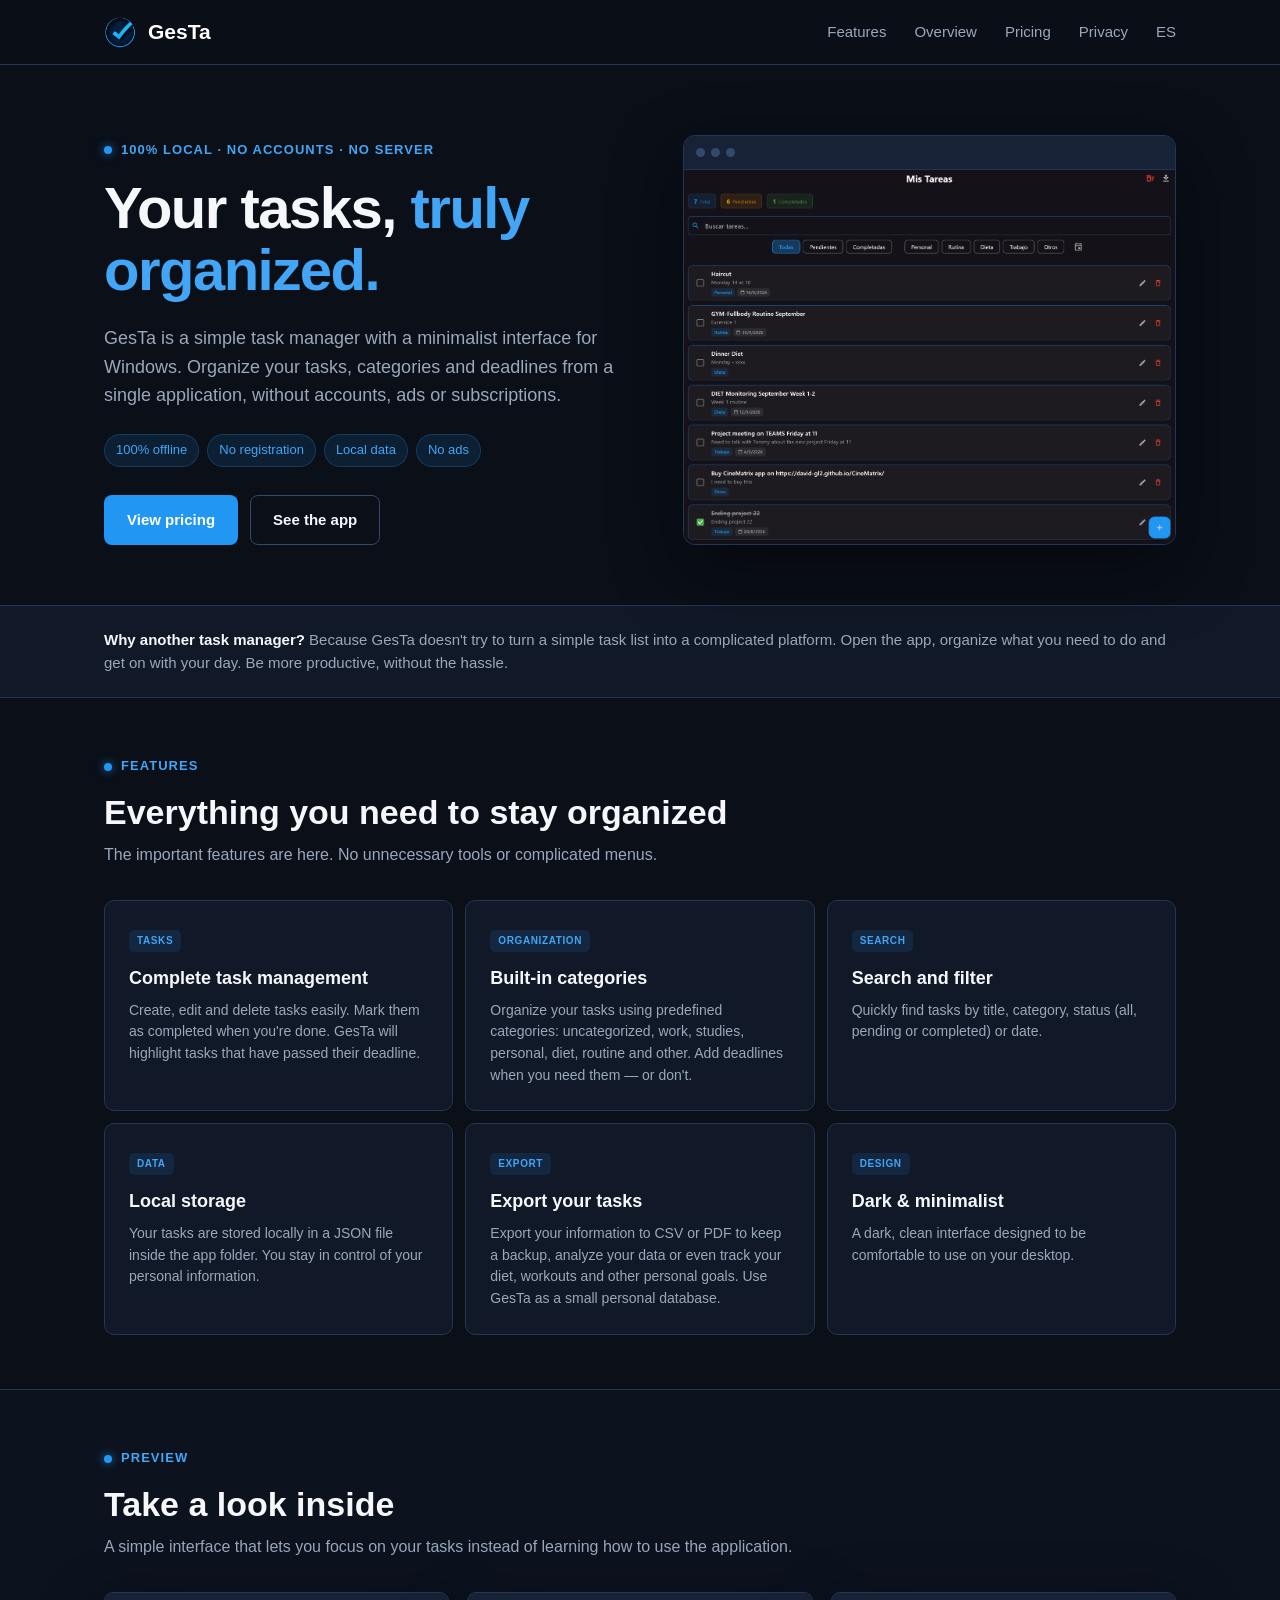
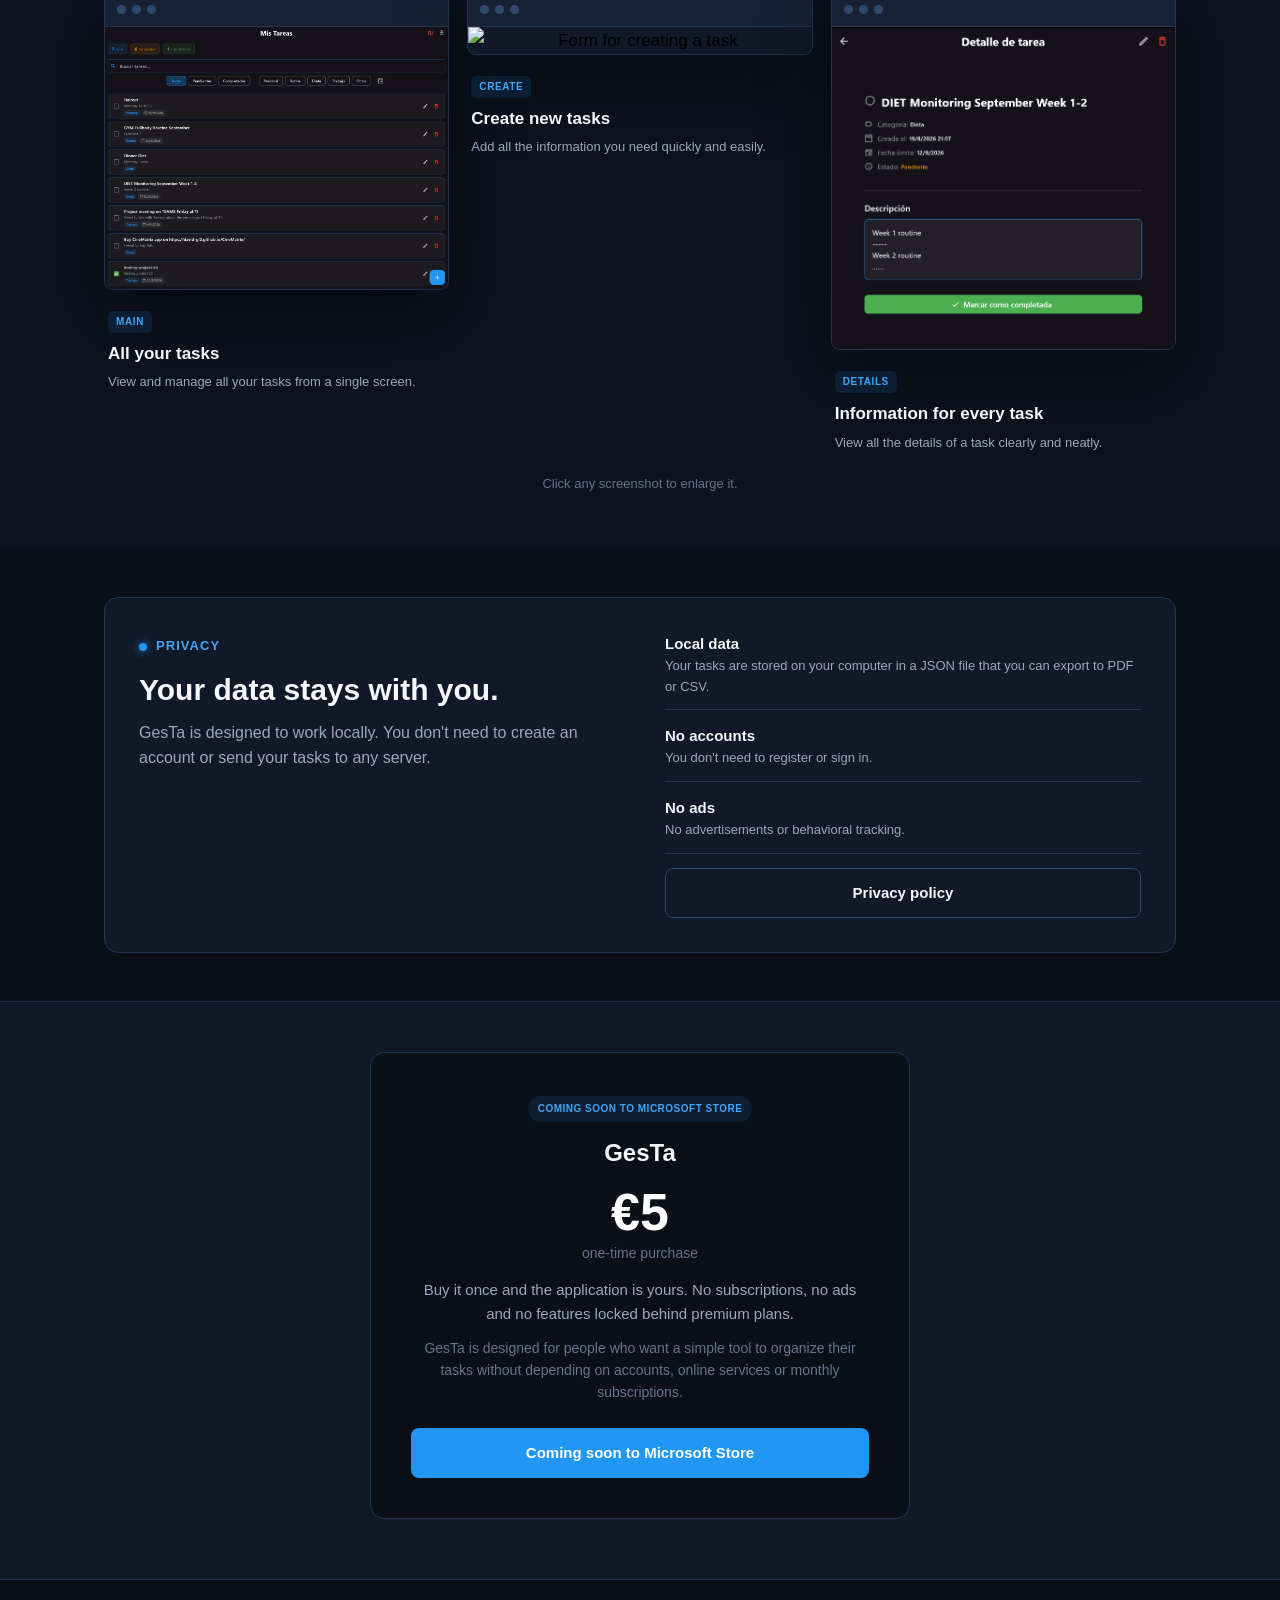
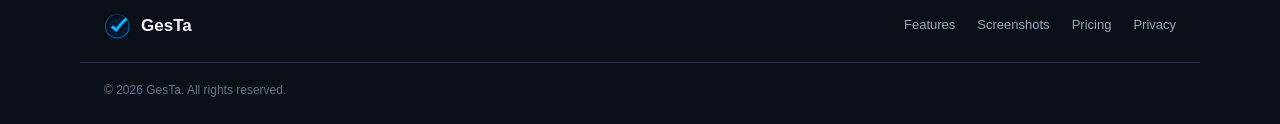
==== en/index.html @ 323a6c7a "Add files via upload" ====
<!DOCTYPE html>
<html lang="en">
<head>
    <meta charset="UTF-8">
    <meta name="viewport" content="width=device-width, initial-scale=1.0">

    <title>GesTa — Your tasks, truly organized</title>

    <meta
        name="description"
        content="GesTa is an offline task manager for Windows. Organize your tasks, categories and deadlines without accounts, ads or subscriptions."
    >

    <link rel="icon" type="image/png" href="../assets/images/logo.png">
    <link rel="stylesheet" href="../assets/css/style.css">
</head>

<body>

<!-- =========================
     NAV
========================= -->

<nav class="nav">
    <div class="nav-container">

        <a href="#inicio" class="nav-brand">
            <img src="../assets/images/logo.png" alt="GesTa">
            <span>GesTa</span>
        </a>

        <ul class="nav-links">
            <li><a href="#caracteristicas">Features</a></li>
            <li><a href="#vistazo">Overview</a></li>
            <li><a href="#precio">Pricing</a></li>
            <li><a href="privacy.html">Privacy</a></li>
            <li><a href="../">ES</a></li>
        </ul>

    </div>
</nav>


<!-- =========================
     HERO
========================= -->

<header class="hero" id="inicio">

    <div class="hero-container">

        <div class="hero-content">

            <span class="eyebrow">
                100% local · no accounts · no server
            </span>

            <h1>
                Your tasks,
                <span>truly organized.</span>
            </h1>

            <p class="hero-description">
                GesTa is a simple task manager with a minimalist interface
                for Windows. Organize your tasks, categories and deadlines
                from a single application, without accounts, ads or subscriptions.
            </p>

            <div class="hero-badges">
                <span>100% offline</span>
                <span>No registration</span>
                <span>Local data</span>
                <span>No ads</span>
            </div>

            <div class="hero-actions">

                <a href="#precio" class="btn btn-primary">
                    View pricing
                </a>

                <a href="#vistazo" class="btn btn-secondary">
                    See the app
                </a>

            </div>

        </div>


        <div class="hero-image">

            <div class="window-frame">

                <div class="window-bar">
                    <span></span>
                    <span></span>
                    <span></span>
                </div>

                <button
                    class="image-button"
                    type="button"
                    aria-label="Enlarge GesTa screenshot"
                    data-image="../assets/images/home.png"
                >
                    <img
                        src="../assets/images/home.png"
                        alt="GesTa main screen"
                    >
                </button>

            </div>

        </div>

    </div>

</header>


<!-- =========================
     POSITIONING
========================= -->

<section class="positioning">

    <div class="container">

        <p>
            <strong>Why another task manager?</strong>
            Because GesTa doesn't try to turn a simple task list into a
            complicated platform. Open the app, organize what you need to do
            and get on with your day. Be more productive, without the hassle.
        </p>

    </div>

</section>


<!-- =========================
     FEATURES
========================= -->

<section id="caracteristicas" class="section">

    <div class="container">

        <div class="section-header">

            <span class="eyebrow">
                Features
            </span>

            <h2>
                Everything you need to stay organized
            </h2>

            <p>
                The important features are here. No unnecessary tools
                or complicated menus.
            </p>

        </div>


        <div class="features-grid">

            <article class="feature-card">

                <span class="feature-tag">TASKS</span>

                <h3>
                    Complete task management
                </h3>

                <p>
                    Create, edit and delete tasks easily. Mark them as
                    completed when you're done. GesTa will highlight tasks
                    that have passed their deadline.
                </p>

            </article>


            <article class="feature-card">

                <span class="feature-tag">ORGANIZATION</span>

                <h3>
                    Built-in categories
                </h3>

                <p>
                    Organize your tasks using predefined categories:
                    uncategorized, work, studies, personal, diet, routine
                    and other. Add deadlines when you need them — or don't.
                </p>

            </article>


            <article class="feature-card">

                <span class="feature-tag">SEARCH</span>

                <h3>
                    Search and filter
                </h3>

                <p>
                    Quickly find tasks by title, category, status
                    (all, pending or completed) or date.
                </p>

            </article>


            <article class="feature-card">

                <span class="feature-tag">DATA</span>

                <h3>
                    Local storage
                </h3>

                <p>
                    Your tasks are stored locally in a JSON file inside
                    the app folder. You stay in control of your personal
                    information.
                </p>

            </article>


            <article class="feature-card">

                <span class="feature-tag">EXPORT</span>

                <h3>
                    Export your tasks
                </h3>

                <p>
                    Export your information to CSV or PDF to keep a backup,
                    analyze your data or even track your diet, workouts and
                    other personal goals. Use GesTa as a small personal database.
                </p>

            </article>


            <article class="feature-card">

                <span class="feature-tag">DESIGN</span>

                <h3>
                    Dark &amp; minimalist
                </h3>

                <p>
                    A dark, clean interface designed to be comfortable
                    to use on your desktop.
                </p>

            </article>

        </div>

    </div>

</section>


<!-- =========================
     PREVIEW
========================= -->

<section id="vistazo" class="section showcase">

    <div class="container">

        <div class="section-header">

            <span class="eyebrow">
                Preview
            </span>

            <h2>
                Take a look inside
            </h2>

            <p>
                A simple interface that lets you focus on your tasks
                instead of learning how to use the application.
            </p>

        </div>


        <div class="screenshots-grid">

            <!-- SCREENSHOT 1 -->

            <article class="screenshot-card">

                <div class="window-frame">

                    <div class="window-bar">
                        <span></span>
                        <span></span>
                        <span></span>
                    </div>

                    <button
                        class="image-button"
                        type="button"
                        aria-label="Enlarge main screen"
                        data-image="../assets/images/home.png"
                    >
                        <img
                            src="../assets/images/home.png"
                            alt="GesTa main screen"
                        >
                    </button>

                </div>

                <div class="screenshot-info">

                    <span class="feature-tag">
                        MAIN
                    </span>

                    <h3>
                        All your tasks
                    </h3>

                    <p>
                        View and manage all your tasks from a single screen.
                    </p>

                </div>

            </article>


            <!-- SCREENSHOT 2 -->

            <article class="screenshot-card">

                <div class="window-frame">

                    <div class="window-bar">
                        <span></span>
                        <span></span>
                        <span></span>
                    </div>

                    <button
                        class="image-button"
                        type="button"
                        aria-label="Enlarge task form"
                        data-image="../assets/images/form.png"
                    >
                        <img
                            src="../assets/images/form.png"
                            alt="Form for creating a task"
                        >
                    </button>

                </div>

                <div class="screenshot-info">

                    <span class="feature-tag">
                        CREATE
                    </span>

                    <h3>
                        Create new tasks
                    </h3>

                    <p>
                        Add all the information you need quickly and easily.
                    </p>

                </div>

            </article>


            <!-- SCREENSHOT 3 -->

            <article class="screenshot-card">

                <div class="window-frame">

                    <div class="window-bar">
                        <span></span>
                        <span></span>
                        <span></span>
                    </div>

                    <button
                        class="image-button"
                        type="button"
                        aria-label="Enlarge task details"
                        data-image="../assets/images/detail.png"
                    >
                        <img
                            src="../assets/images/detail.png"
                            alt="Task details in GesTa"
                        >
                    </button>

                </div>

                <div class="screenshot-info">

                    <span class="feature-tag">
                        DETAILS
                    </span>

                    <h3>
                        Information for every task
                    </h3>

                    <p>
                        View all the details of a task clearly and neatly.
                    </p>

                </div>

            </article>

        </div>


        <p class="zoom-hint">
            Click any screenshot to enlarge it.
        </p>

    </div>

</section>


<!-- =========================
     PRIVACY
========================= -->

<section class="privacy section">

    <div class="container">

        <div class="privacy-box">

            <div>

                <span class="eyebrow">
                    Privacy
                </span>

                <h2>
                    Your data stays with you.
                </h2>

                <p>
                    GesTa is designed to work locally.
                    You don't need to create an account or send your tasks
                    to any server.
                </p>

            </div>


            <div class="privacy-details">

                <div>
                    <strong>Local data</strong>
                    <span>
                        Your tasks are stored on your computer in a JSON file
                        that you can export to PDF or CSV.
                    </span>
                </div>

                <div>
                    <strong>No accounts</strong>
                    <span>
                        You don't need to register or sign in.
                    </span>
                </div>

                <div>
                    <strong>No ads</strong>
                    <span>
                        No advertisements or behavioral tracking.
                    </span>
                </div>

                <a href="../privacidad/" class="btn btn-secondary">
                    Privacy policy
                </a>

            </div>

        </div>

    </div>

</section>


<!-- =========================
     PRICING
========================= -->

<section id="precio" class="pricing section">

    <div class="container">

        <div class="pricing-card">

            <span class="pricing-badge">
                COMING SOON TO MICROSOFT STORE
            </span>

            <h2>
                GesTa
            </h2>

            <div class="price">
                €5
                <span>one-time purchase</span>
            </div>

            <p class="pricing-description">
                Buy it once and the application is yours.
                No subscriptions, no ads and no features locked behind
                premium plans.
            </p>

            <p class="pricing-text">
                GesTa is designed for people who want a simple tool to
                organize their tasks without depending on accounts,
                online services or monthly subscriptions.
            </p>

            <a href="#" class="btn btn-primary pricing-button">
                Coming soon to Microsoft Store
            </a>

        </div>

    </div>

</section>


<!-- =========================
     FOOTER
========================= -->

<footer>

    <div class="container footer-container">

        <div class="footer-brand">

            <img
                src="../assets/images/logo.png"
                alt="GesTa"
            >

            <strong>
                GesTa
            </strong>

        </div>


        <div class="footer-links">

            <a href="#caracteristicas">
                Features
            </a>

            <a href="#vistazo">
                Screenshots
            </a>

            <a href="#precio">
                Pricing
            </a>

            <a href="../privacidad/">
                Privacy
            </a>

        </div>

    </div>


    <div class="footer-bottom">

        © 2026 GesTa. All rights reserved.

    </div>

</footer>


<!-- =========================
     IMAGE ZOOM MODAL
========================= -->

<div
    id="image-modal"
    class="image-modal"
    aria-hidden="true"
>

    <button
        id="modal-close"
        class="modal-close"
        type="button"
        aria-label="Close image"
    >
        ×
    </button>

    <div class="modal-content">

        <img
            id="modal-image"
            src=""
            alt="Enlarged GesTa screenshot"
        >

    </div>

</div>


<script src="../assets/js/script.js"></script>

</body>
</html>
---- assets/css/style.css ----
/* =========================================================
   GesTa
   Tema oscuro azulado inspirado en Flutter Colors.blue
========================================================= */

:root {
    --bg: #0a0f18;
    --surface: #111827;
    --surface-2: #172236;

    --border: #243653;
    --border-light: #30496d;

    --blue: #2196f3;
    --blue-light: #42a5f5;
    --blue-dark: #1976d2;

    --blue-soft: rgba(33, 150, 243, 0.12);

    --text: #f5f7fa;
    --text-muted: #9aa8bb;
    --text-faint: #65748a;

    --max-width: 1120px;
}


/* =========================================================
   RESET
========================================================= */

* {
    margin: 0;
    padding: 0;
    box-sizing: border-box;
}

html {
    scroll-behavior: smooth;
}

body {
    background: var(--bg);
    color: var(--text);

    font-family:
        "Segoe UI",
        Tahoma,
        Geneva,
        Verdana,
        sans-serif;

    font-size: 17px;
    line-height: 1.6;

    -webkit-font-smoothing: antialiased;
}

img {
    max-width: 100%;
    display: block;
}

a {
    color: inherit;
}

button {
    font: inherit;
}


/* =========================================================
   CONTENEDOR
========================================================= */

.container {
    width: 100%;
    max-width: var(--max-width);

    margin: 0 auto;

    padding-left: 24px;
    padding-right: 24px;
}


/* =========================================================
   NAV
========================================================= */

.nav {
    position: sticky;
    top: 0;
    z-index: 100;

    background: rgba(10, 15, 24, 0.92);

    backdrop-filter: blur(12px);
    -webkit-backdrop-filter: blur(12px);

    border-bottom: 1px solid var(--border);
}

.nav-container {
    max-width: var(--max-width);

    height: 64px;

    margin: 0 auto;
    padding: 0 24px;

    display: flex;
    align-items: center;
    justify-content: space-between;
}

.nav-brand {
    display: flex;
    align-items: center;
    gap: 10px;

    text-decoration: none;

    font-size: 21px;
    font-weight: 700;

    color: white;
}

.nav-brand img {
    width: 34px;
    height: 34px;

    border-radius: 8px;
}

.nav-links {
    list-style: none;

    display: flex;
    align-items: center;

    gap: 28px;
}

.nav-links a {
    color: var(--text-muted);

    text-decoration: none;

    font-size: 15px;

    transition:
        color 0.2s ease;
}

.nav-links a:hover {
    color: white;
}


/* =========================================================
   HERO
========================================================= */

.hero {
    padding: 70px 0 60px;

    border-bottom: 1px solid var(--border);
}

.hero-container {
    max-width: var(--max-width);

    margin: 0 auto;

    padding: 0 24px;

    display: grid;

    grid-template-columns:
        minmax(0, 1fr)
        minmax(0, 0.95fr);

    gap: 60px;

    align-items: center;
}


/* TEXTO */

.hero-content {
    max-width: 560px;
}

.eyebrow {
    display: inline-flex;
    align-items: center;

    gap: 9px;

    margin-bottom: 16px;

    color: var(--blue-light);

    font-size: 13px;
    font-weight: 600;

    text-transform: uppercase;

    letter-spacing: 0.08em;
}

.eyebrow::before {
    content: "";

    width: 8px;
    height: 8px;

    border-radius: 50%;

    background: var(--blue);

    box-shadow:
        0 0 10px rgba(33, 150, 243, 0.8);
}

.hero h1 {
    font-size: clamp(40px, 5vw, 58px);

    line-height: 1.08;

    letter-spacing: -1.5px;

    margin-bottom: 22px;
}

.hero h1 span {
    color: var(--blue-light);
}

.hero-description {
    color: var(--text-muted);

    font-size: 18px;

    max-width: 54ch;

    margin-bottom: 24px;
}


/* BADGES */

.hero-badges {
    display: flex;

    flex-wrap: wrap;

    gap: 8px;

    margin-bottom: 28px;
}

.hero-badges span {
    padding: 5px 11px;

    border-radius: 999px;

    background: var(--blue-soft);

    border: 1px solid rgba(33, 150, 243, 0.25);

    color: var(--blue-light);

    font-size: 13px;
}


/* BOTONES */

.hero-actions {
    display: flex;

    flex-wrap: wrap;

    gap: 12px;
}

.btn {
    display: inline-flex;

    align-items: center;
    justify-content: center;

    padding: 12px 22px;

    border-radius: 8px;

    text-decoration: none;

    font-size: 15px;
    font-weight: 600;

    border: 1px solid transparent;

    transition:
        background 0.2s ease,
        border-color 0.2s ease,
        transform 0.2s ease;
}

.btn:hover {
    transform: translateY(-1px);
}

.btn-primary {
    background: var(--blue);

    color: white;
}

.btn-primary:hover {
    background: var(--blue-dark);
}

.btn-secondary {
    background: transparent;

    color: var(--text);

    border-color: var(--border-light);
}

.btn-secondary:hover {
    border-color: var(--blue);

    background: var(--blue-soft);
}


/* =========================================================
   IMÁGENES / WINDOW FRAME
========================================================= */

.hero-image {
    display: flex;

    justify-content: flex-end;
}

.window-frame {
    width: 100%;

    background: var(--surface);

    border: 1px solid var(--border);

    border-radius: 12px;

    overflow: hidden;

    box-shadow:
        0 25px 70px rgba(0, 0, 0, 0.45);
}

.window-bar {
    height: 34px;

    display: flex;

    align-items: center;

    gap: 6px;

    padding: 0 12px;

    background: var(--surface-2);

    border-bottom: 1px solid var(--border);
}

.window-bar span {
    width: 9px;
    height: 9px;

    border-radius: 50%;

    background: var(--border-light);
}


/* BOTÓN DE IMAGEN */

.image-button {
    display: block;

    width: 100%;

    padding: 0;

    border: 0;

    background: transparent;

    cursor: zoom-in;

    overflow: hidden;
}

.image-button img {
    width: 100%;
    height: auto;

    display: block;

    transition:
        transform 0.25s ease,
        opacity 0.25s ease;
}

.image-button:hover img {
    transform: scale(1.015);

    opacity: 0.9;
}


/* =========================================================
   FRANJA CENTRAL
========================================================= */

.positioning {
    background: var(--surface);

    border-bottom: 1px solid var(--border);
}

.positioning .container {
    padding-top: 22px;
    padding-bottom: 22px;
}

.positioning p {
    margin: 0;

    color: var(--text-muted);

    font-size: 15px;

    line-height: 1.55;
}

.positioning strong {
    color: var(--text);
}


/* =========================================================
   SECCIONES
========================================================= */

.section {
    padding: 54px 0;
}

.section-header {
    max-width: 720px;

    margin-bottom: 32px;
}

.section-header h2 {
    font-size: 34px;

    line-height: 1.15;

    margin-bottom: 10px;
}

.section-header p {
    color: var(--text-muted);

    font-size: 16px;
}


/* =========================================================
   CARACTERÍSTICAS
========================================================= */

.features-grid {
    display: grid;

    grid-template-columns:
        repeat(3, 1fr);

    gap: 12px;
}

.feature-card {
    padding: 24px;

    background: var(--surface);

    border: 1px solid var(--border);

    border-radius: 10px;

    transition:
        transform 0.2s ease,
        border-color 0.2s ease,
        background 0.2s ease;
}

.feature-card:hover {
    transform: translateY(-2px);

    border-color: var(--blue);

    background: #131e30;
}

.feature-tag {
    display: inline-block;

    margin-bottom: 12px;

    padding: 3px 8px;

    border-radius: 5px;

    background: var(--blue-soft);

    color: var(--blue-light);

    font-size: 10px;

    font-weight: 700;

    letter-spacing: 0.06em;
}

.feature-card h3 {
    font-size: 18px;

    margin-bottom: 7px;
}

.feature-card p {
    color: var(--text-muted);

    font-size: 14px;

    line-height: 1.55;
}


/* =========================================================
   CAPTURAS
========================================================= */

.showcase {
    border-top: 1px solid var(--border);

    background: #0c121e;
}


/*
    LAS TRES CAPTURAS EN UNA SOLA FILA
*/

.screenshots-grid {
    display: grid;

    grid-template-columns:
        repeat(3, 1fr);

    gap: 18px;
}

.screenshot-card {
    min-width: 0;
}

.screenshot-card .window-frame {
    border-radius: 9px;
}

.screenshot-info {
    padding: 16px 4px 0;
}

.screenshot-info .feature-tag {
    margin-bottom: 7px;
}

.screenshot-info h3 {
    font-size: 17px;

    margin-bottom: 5px;
}

.screenshot-info p {
    color: var(--text-muted);

    font-size: 13px;

    line-height: 1.5;
}

.zoom-hint {
    text-align: center;

    margin-top: 22px;

    color: var(--text-faint);

    font-size: 13px;
}


/* =========================================================
   PRIVACIDAD
========================================================= */

.privacy {
    padding-top: 48px;
    padding-bottom: 48px;
}

.privacy-box {
    display: grid;

    grid-template-columns:
        1fr 1fr;

    gap: 50px;

    padding: 34px;

    background: var(--surface);

    border: 1px solid var(--border);

    border-radius: 14px;
}

.privacy-box h2 {
    font-size: 30px;

    line-height: 1.15;

    margin-bottom: 12px;
}

.privacy-box p {
    color: var(--text-muted);

    font-size: 16px;
}

.privacy-details {
    display: flex;

    flex-direction: column;

    gap: 14px;
}

.privacy-details div {
    display: flex;

    flex-direction: column;

    padding-bottom: 12px;

    border-bottom: 1px solid var(--border);
}

.privacy-details strong {
    font-size: 15px;
}

.privacy-details span {
    color: var(--text-muted);

    font-size: 13px;
}


/* =========================================================
   PRECIO
========================================================= */

.pricing {
    padding-top: 50px;
    padding-bottom: 60px;

    background: var(--surface);

    border-top: 1px solid var(--border);
    border-bottom: 1px solid var(--border);
}

.pricing-card {
    max-width: 540px;

    margin: 0 auto;

    padding: 40px;

    text-align: center;

    background: var(--bg);

    border: 1px solid var(--border);

    border-radius: 14px;
}

.pricing-badge {
    display: inline-block;

    margin-bottom: 12px;

    padding: 5px 10px;

    border-radius: 999px;

    background: var(--blue-soft);

    color: var(--blue-light);

    font-size: 10px;

    font-weight: 700;

    letter-spacing: 0.05em;
}

.pricing-card h2 {
    font-size: 24px;

    margin-bottom: 4px;
}

.price {
    font-size: 52px;

    line-height: 1;

    font-weight: 700;

    margin: 14px 0 18px;

    color: white;
}

.price span {
    display: block;

    margin-top: 8px;

    color: var(--text-faint);

    font-size: 14px;

    font-weight: 400;
}

.pricing-description {
    color: var(--text-muted);

    font-size: 15px;

    margin-bottom: 12px;
}

.pricing-text {
    color: var(--text-faint);

    font-size: 14px;

    line-height: 1.55;

    margin-bottom: 24px;
}

.pricing-button {
    width: 100%;
}


/* =========================================================
   FOOTER
========================================================= */

footer {
    padding: 32px 0 24px;
}

.footer-container {
    display: flex;

    align-items: center;

    justify-content: space-between;

    gap: 20px;

    padding-bottom: 22px;

    border-bottom: 1px solid var(--border);
}

.footer-brand {
    display: flex;

    align-items: center;

    gap: 9px;
}

.footer-brand img {
    width: 28px;
    height: 28px;

    border-radius: 6px;
}

.footer-brand strong {
    font-size: 17px;
}

.footer-links {
    display: flex;

    gap: 22px;

    flex-wrap: wrap;
}

.footer-links a {
    color: var(--text-muted);

    font-size: 13px;

    text-decoration: none;
}

.footer-links a:hover {
    color: white;
}

.footer-bottom {
    max-width: var(--max-width);

    margin: 18px auto 0;

    padding: 0 24px;

    color: var(--text-faint);

    font-size: 12px;
}


/* =========================================================
   MODAL / ZOOM
========================================================= */

.image-modal {
    position: fixed;

    inset: 0;

    z-index: 9999;

    display: flex;

    align-items: center;
    justify-content: center;

    padding: 40px;

    background: rgba(0, 0, 0, 0.88);

    opacity: 0;

    visibility: hidden;

    pointer-events: none;

    transition:
        opacity 0.2s ease,
        visibility 0.2s ease;
}

.image-modal.active {
    opacity: 1;

    visibility: visible;

    pointer-events: auto;
}

.modal-content {
    max-width: 95vw;
    max-height: 92vh;

    display: flex;

    align-items: center;
    justify-content: center;
}

.modal-content img {
    display: block;

    max-width: 95vw;
    max-height: 90vh;

    width: auto;
    height: auto;

    object-fit: contain;

    border: 1px solid var(--border-light);

    border-radius: 8px;

    box-shadow:
        0 30px 100px rgba(0, 0, 0, 0.8);
}

.modal-close {
    position: fixed;

    top: 18px;
    right: 24px;

    z-index: 10000;

    width: 44px;
    height: 44px;

    border: 1px solid var(--border-light);

    border-radius: 50%;

    background: rgba(17, 24, 39, 0.9);

    color: white;

    font-size: 30px;

    line-height: 1;

    cursor: pointer;

    display: flex;

    align-items: center;
    justify-content: center;

    transition:
        background 0.2s ease,
        border-color 0.2s ease;
}

.modal-close:hover {
    background: var(--blue);

    border-color: var(--blue);
}


/* =========================================================
   RESPONSIVE
========================================================= */

@media (max-width: 900px) {

    .hero-container {
        grid-template-columns: 1fr;

        gap: 40px;
    }

    .hero-content {
        max-width: 700px;
    }

    .hero-image {
        justify-content: center;
    }

    .hero-image .window-frame {
        max-width: 760px;
    }

    .features-grid {
        grid-template-columns:
            repeat(2, 1fr);
    }

    .privacy-box {
        grid-template-columns: 1fr;

        gap: 28px;
    }

}


@media (max-width: 700px) {

    .nav-links {
        display: none;
    }

    .hero {
        padding-top: 50px;
    }

    .hero h1 {
        font-size: 40px;
    }

    .section {
        padding: 44px 0;
    }

    .section-header h2 {
        font-size: 29px;
    }

    /*
       En móvil las capturas pasan a una columna.
    */

    .screenshots-grid {
        grid-template-columns: 1fr;
    }

    .features-grid {
        grid-template-columns: 1fr;
    }

    .privacy-box {
        padding: 25px;
    }

    .pricing-card {
        padding: 32px 22px;
    }

    .footer-container {
        flex-direction: column;

        align-items: flex-start;
    }

    .image-modal {
        padding: 20px;
    }

}


@media (max-width: 480px) {

    .container,
    .nav-container,
    .hero-container {
        padding-left: 16px;
        padding-right: 16px;
    }

    .hero h1 {
        font-size: 34px;
    }

    .hero-description {
        font-size: 16px;
    }

    .hero-actions {
        flex-direction: column;
    }

    .hero-actions .btn {
        width: 100%;
    }

    .price {
        font-size: 44px;
    }

    .modal-close {
        top: 10px;
        right: 10px;
    }

}

/* =========================
   LANGUAGE SWITCH
========================= */

.language-switch {
    display: inline-flex !important;
    align-items: center;
    justify-content: center;

    min-width: 36px;
    height: 30px;

    padding: 0 9px;

    border: 1px solid #2a4a7a;
    border-radius: 7px;

    background-color: #16263d;

    color: #42a5f5 !important;

    font-size: 12px !important;
    font-weight: 600;

    transition:
        background-color 0.2s ease,
        border-color 0.2s ease,
        color 0.2s ease;
}

.language-switch:hover {
    background-color: #1e3a5f;
    border-color: #42a5f5;

    color: #ffffff !important;

    text-decoration: none !important;
}
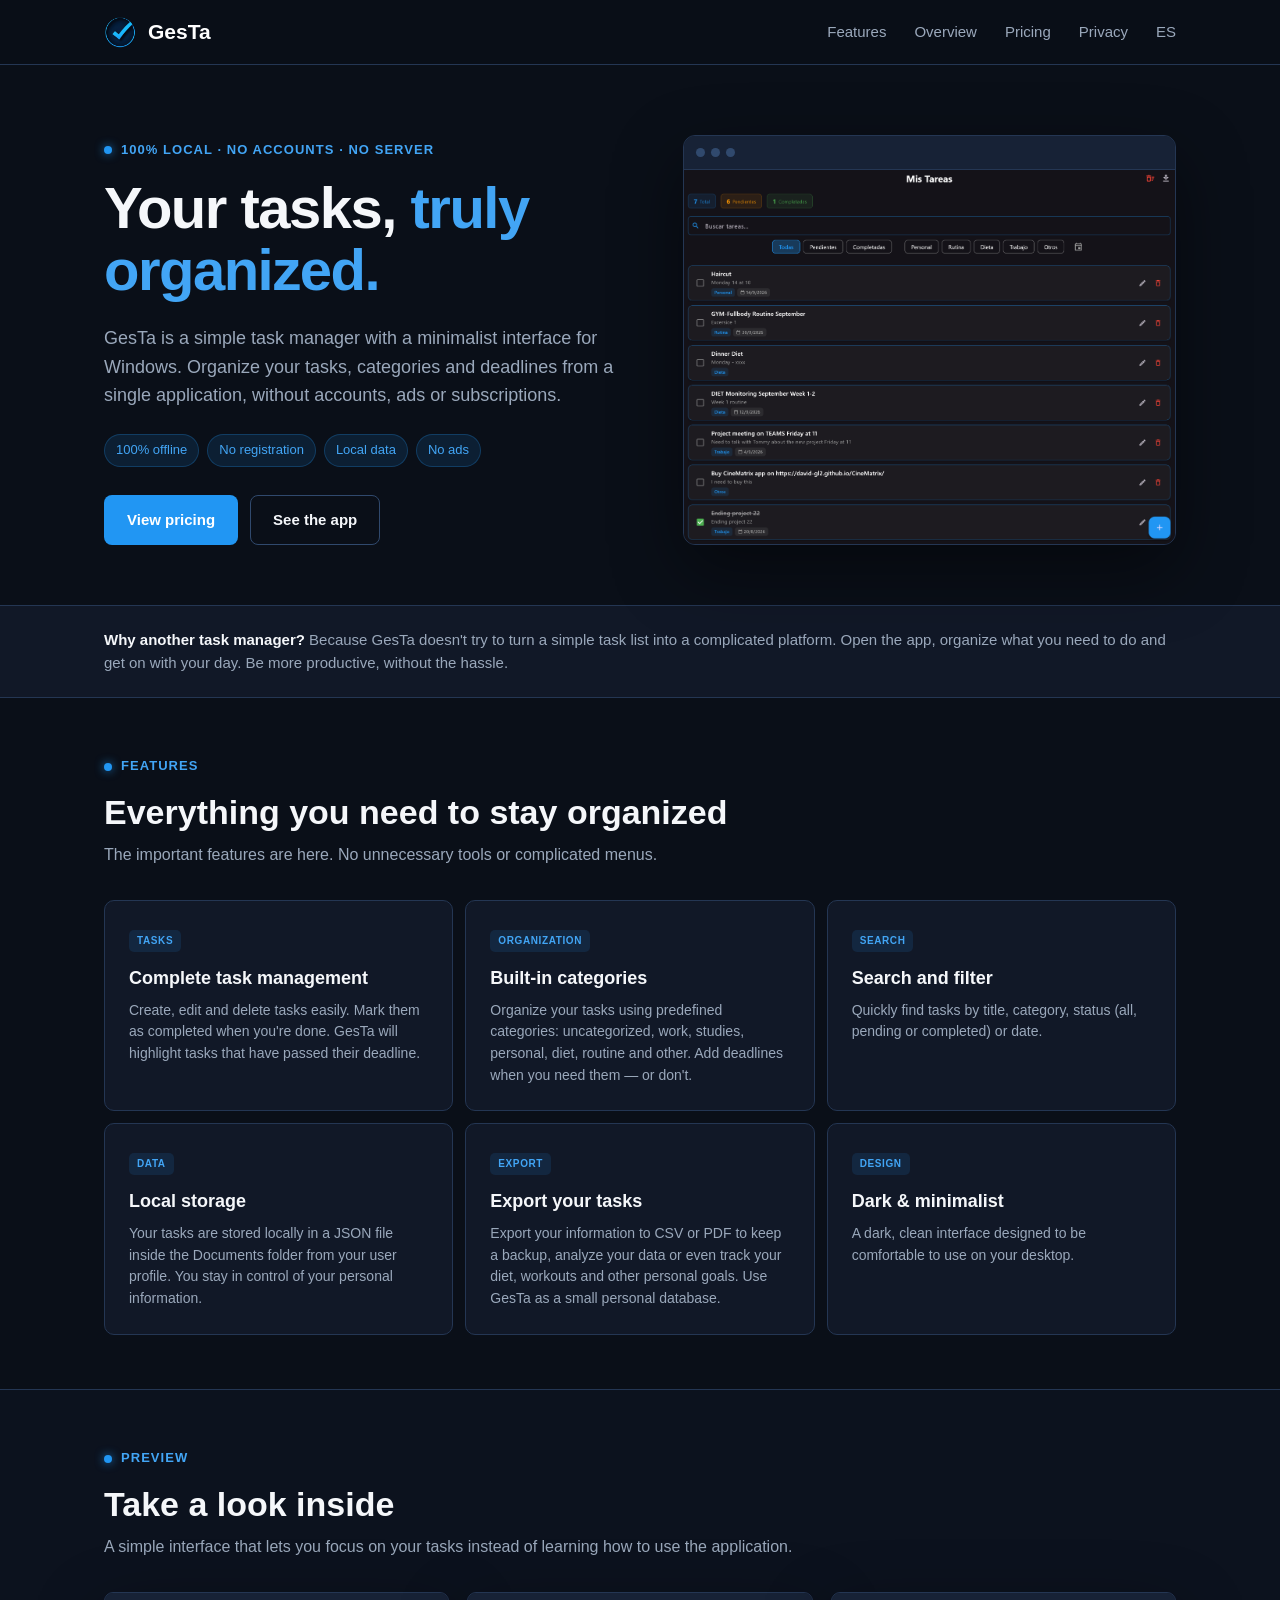
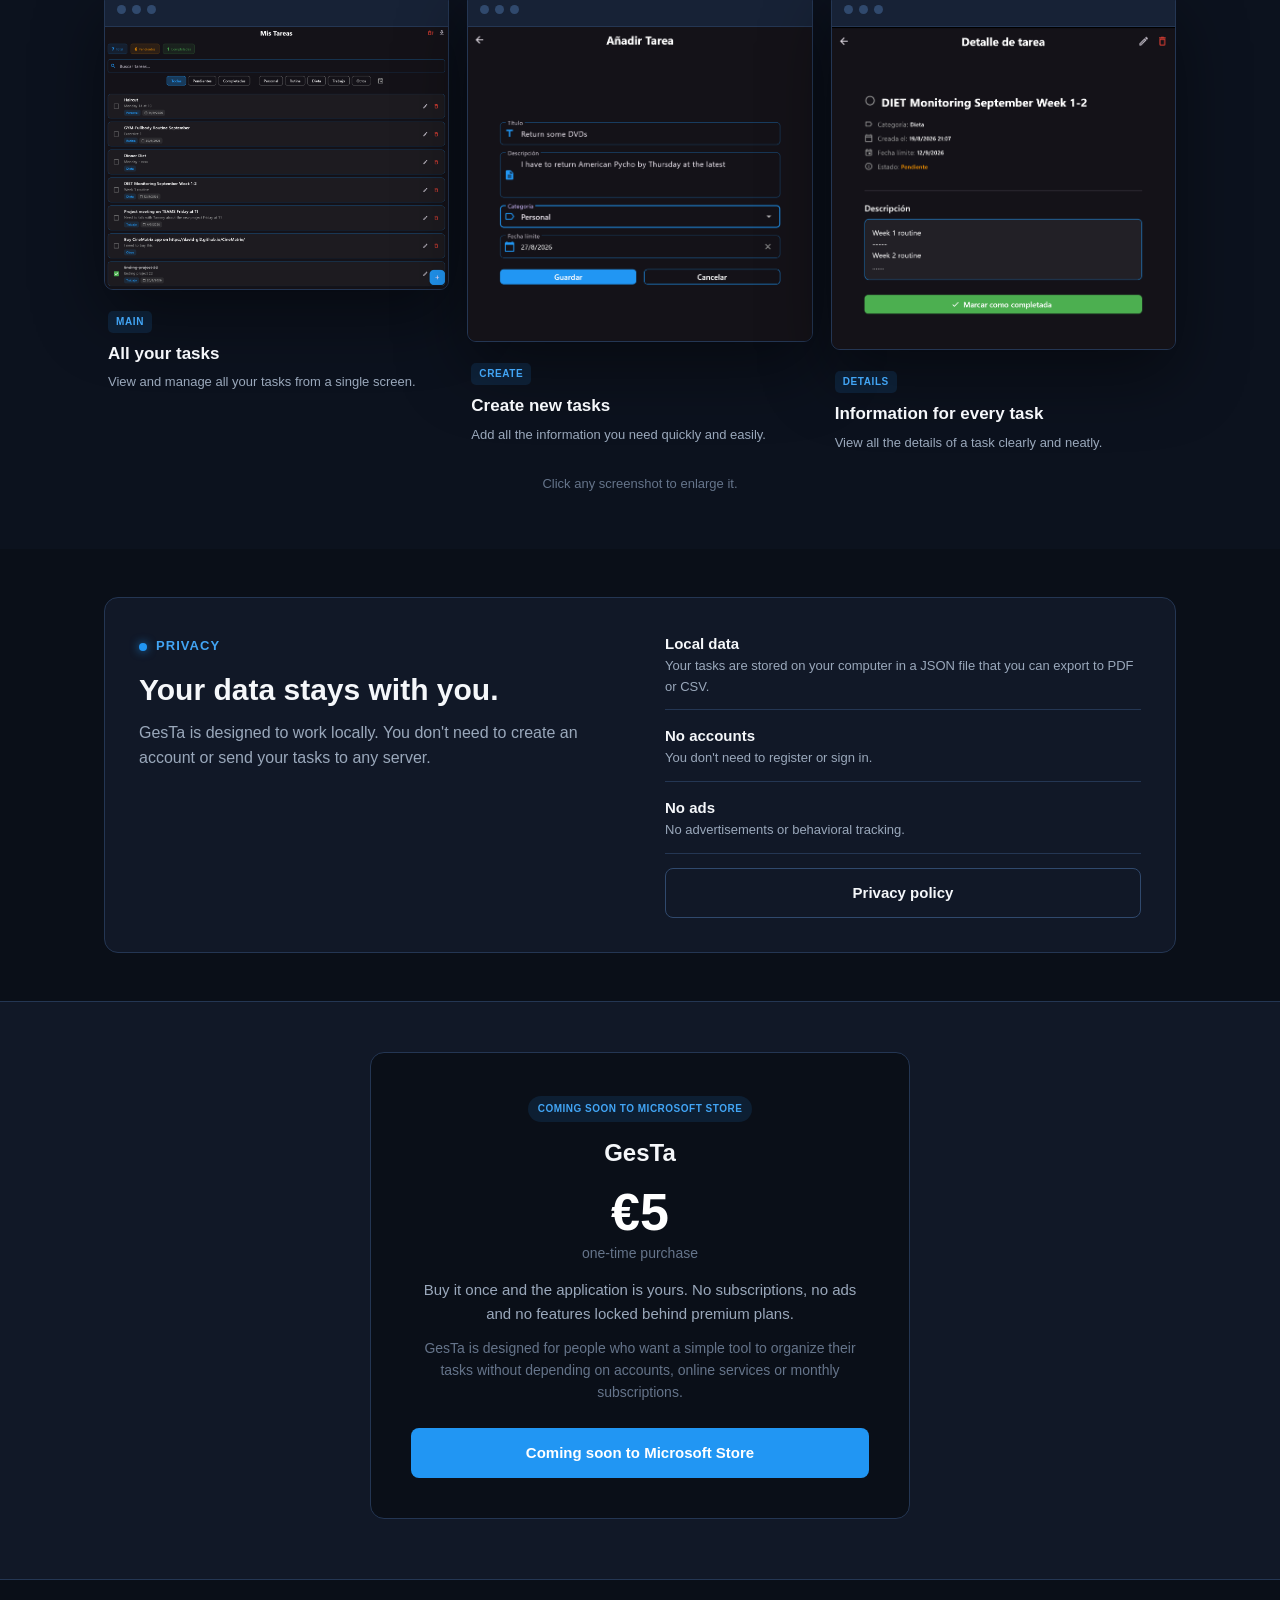
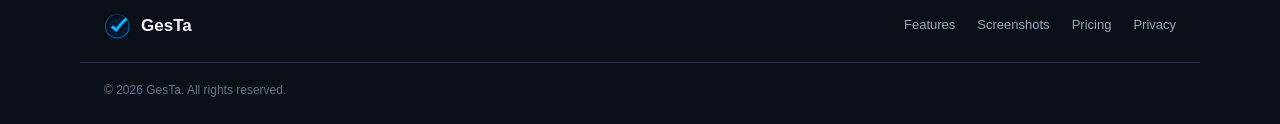
==== commit 14a91185: "Update index.html" ====
--- a/en/index.html
+++ b/en/index.html
@@ -227,7 +227,7 @@
 
                 <p>
                     Your tasks are stored locally in a JSON file inside
-                    the app folder. You stay in control of your personal
+                    the Documents folder from your user profile. You stay in control of your personal
                     information.
                 </p>
 
@@ -648,4 +648,4 @@
 <script src="../assets/js/script.js"></script>
 
 </body>
-</html>+</html>
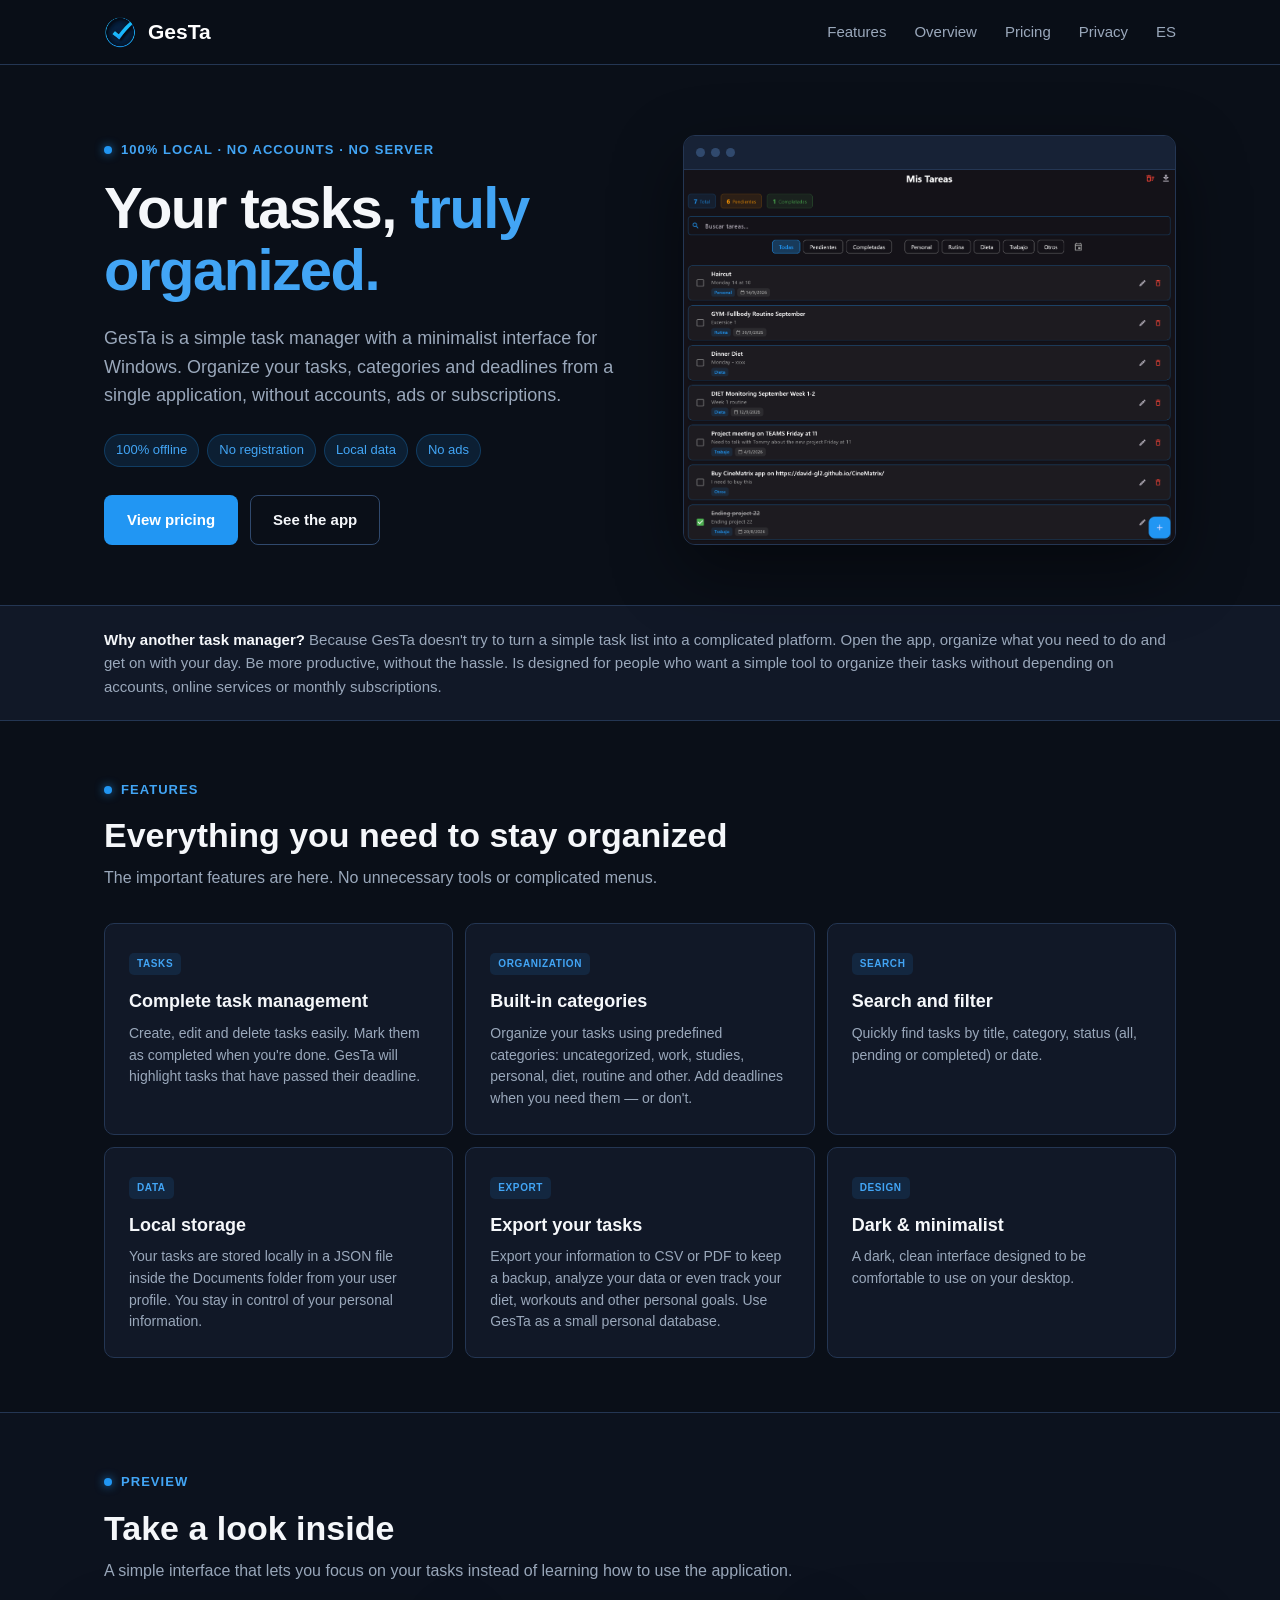
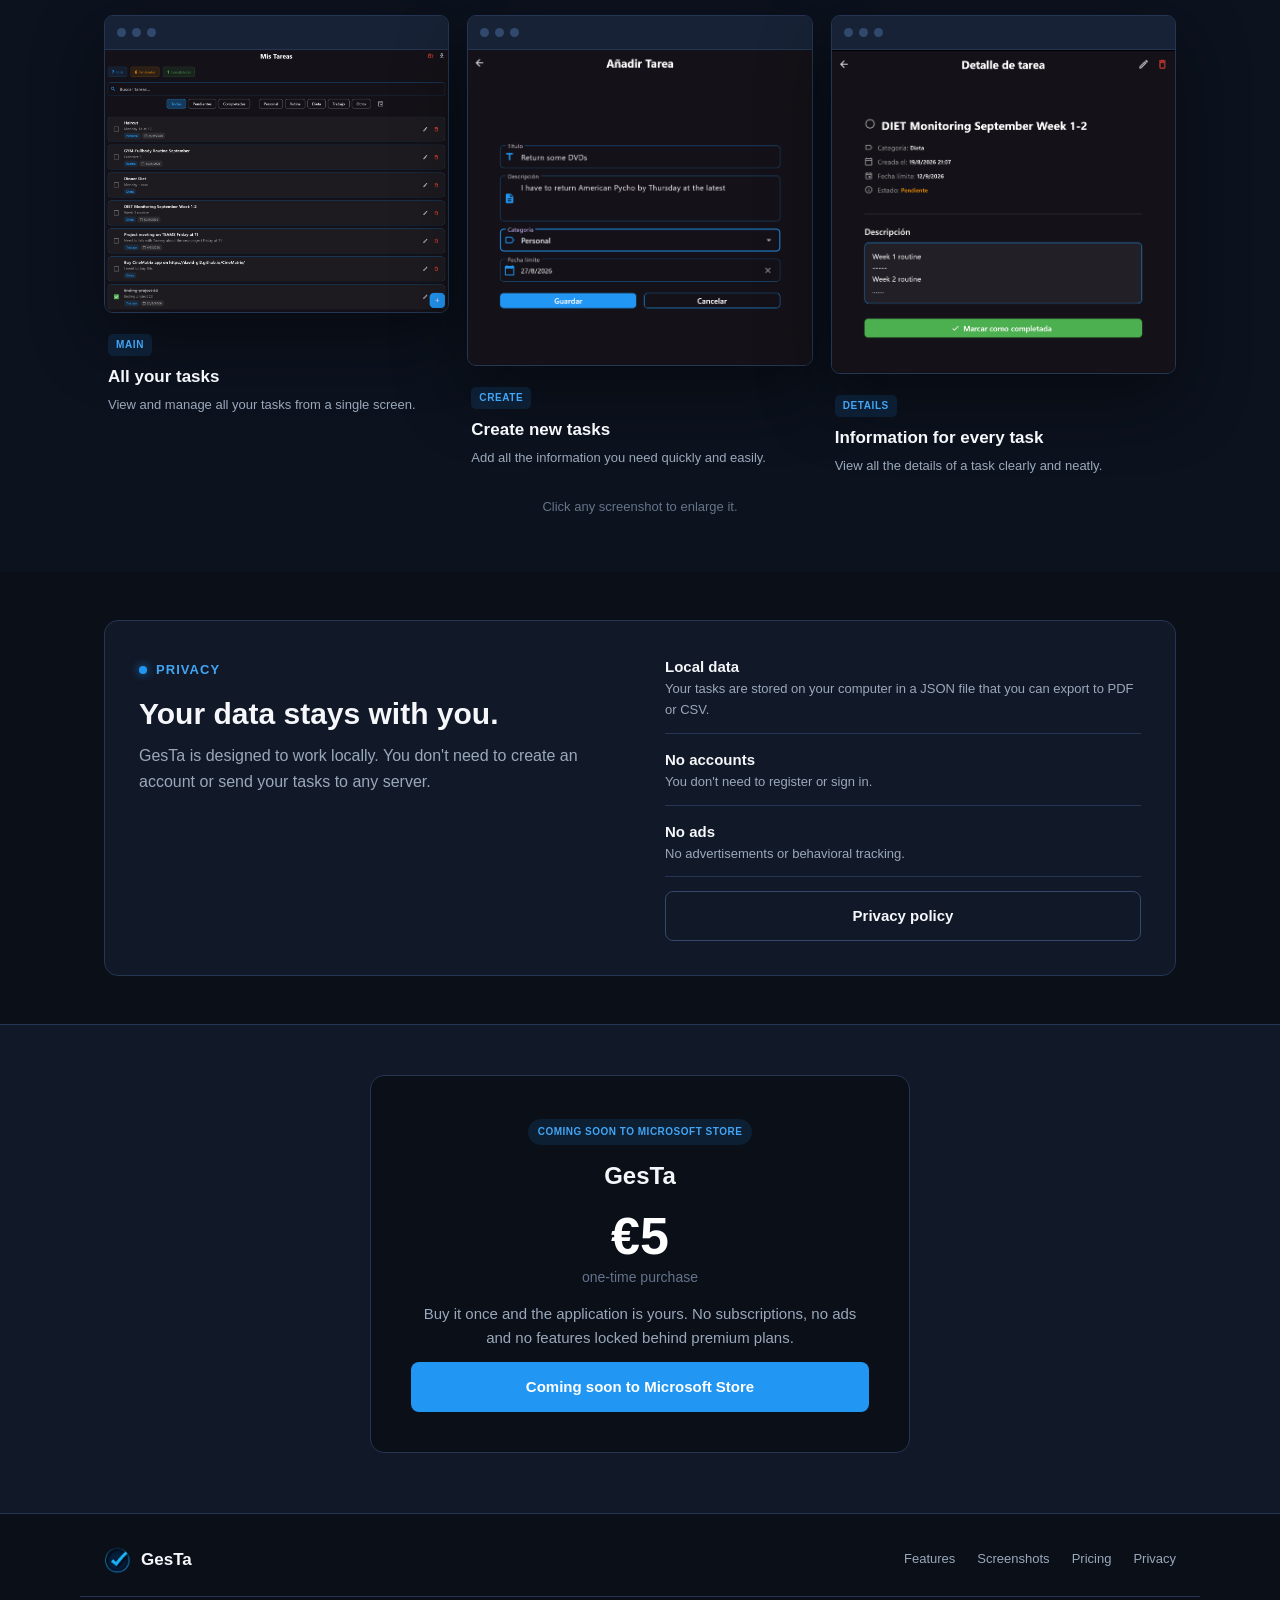
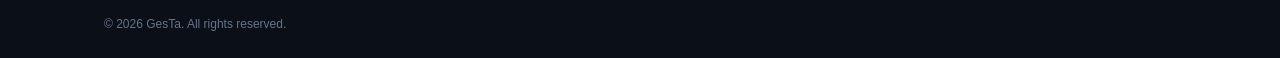
==== commit afee064e: "Update index.html" ====
--- a/en/index.html
+++ b/en/index.html
@@ -132,6 +132,9 @@
             Because GesTa doesn't try to turn a simple task list into a
             complicated platform. Open the app, organize what you need to do
             and get on with your day. Be more productive, without the hassle.
+            Is designed for people who want a simple tool to
+            organize their tasks without depending on accounts,
+            online services or monthly subscriptions.
         </p>
 
     </div>
@@ -542,12 +545,6 @@
                 premium plans.
             </p>
 
-            <p class="pricing-text">
-                GesTa is designed for people who want a simple tool to
-                organize their tasks without depending on accounts,
-                online services or monthly subscriptions.
-            </p>
-
             <a href="#" class="btn btn-primary pricing-button">
                 Coming soon to Microsoft Store
             </a>
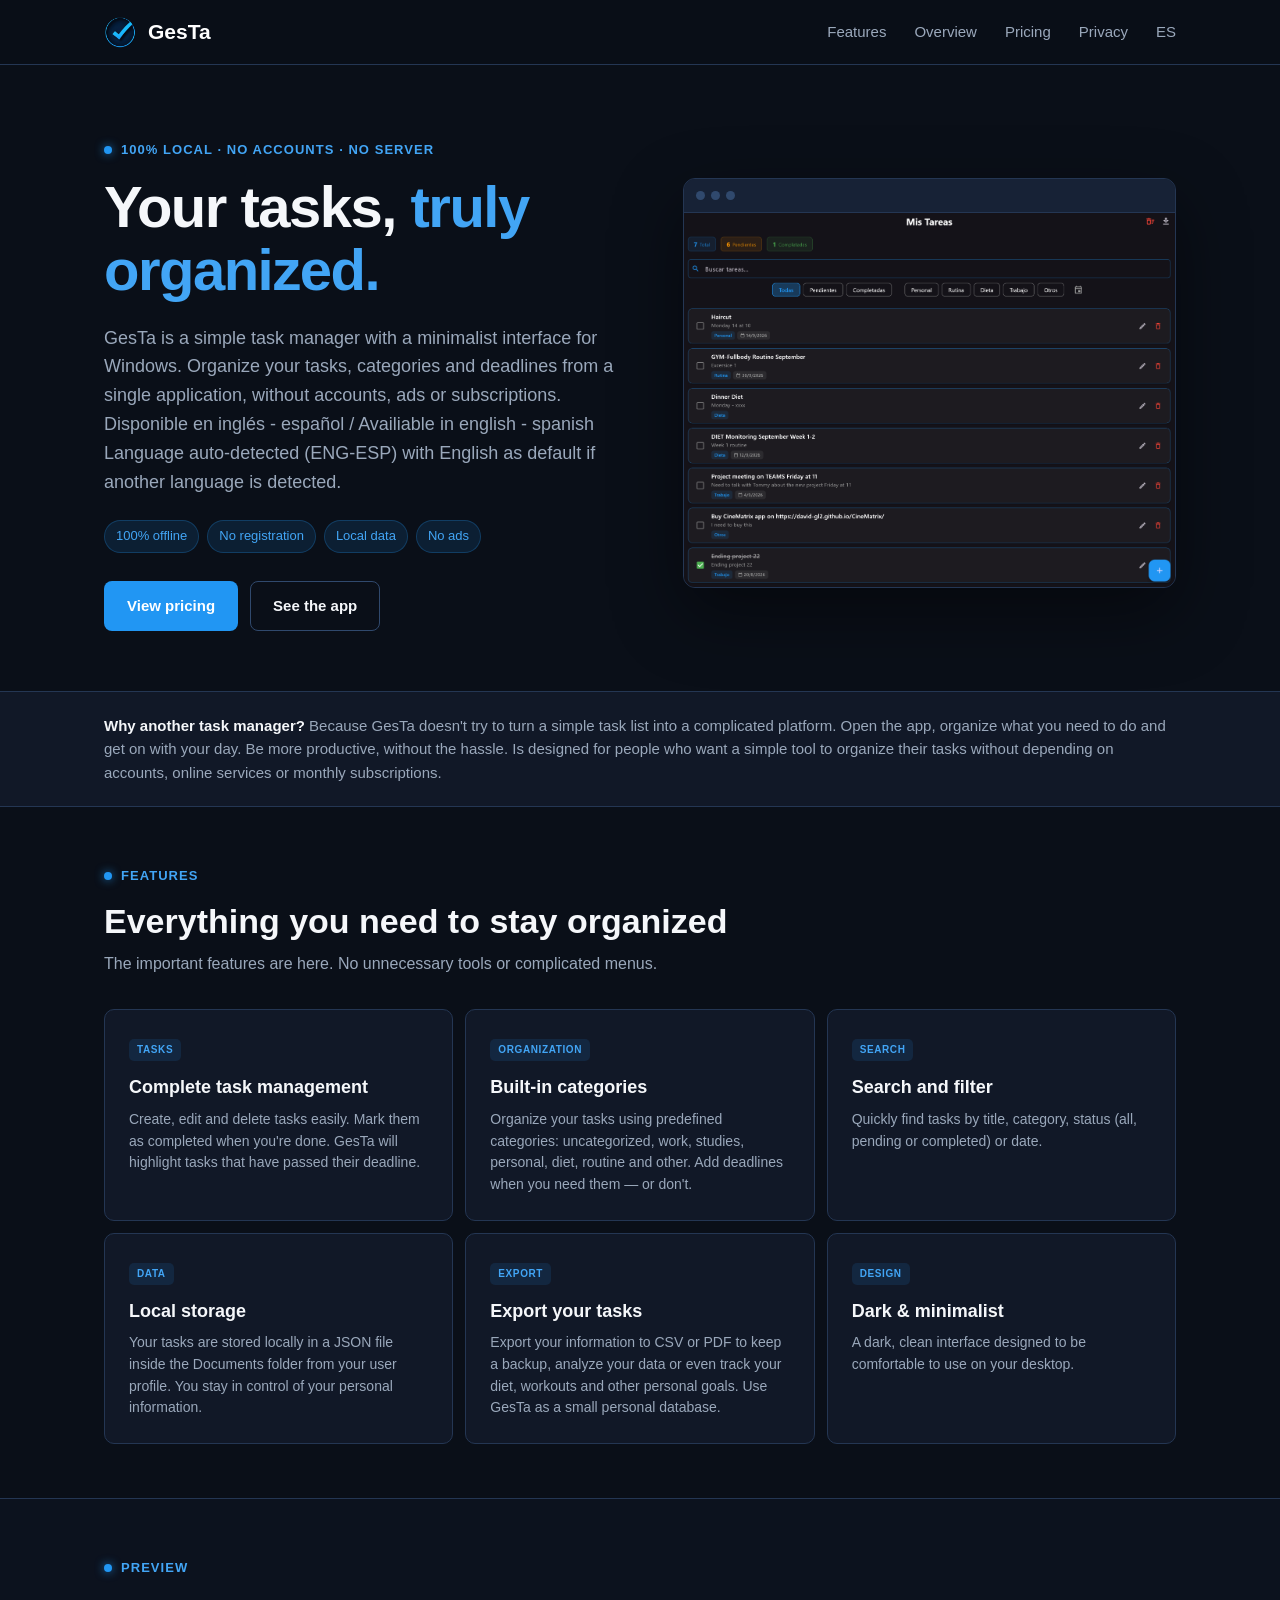
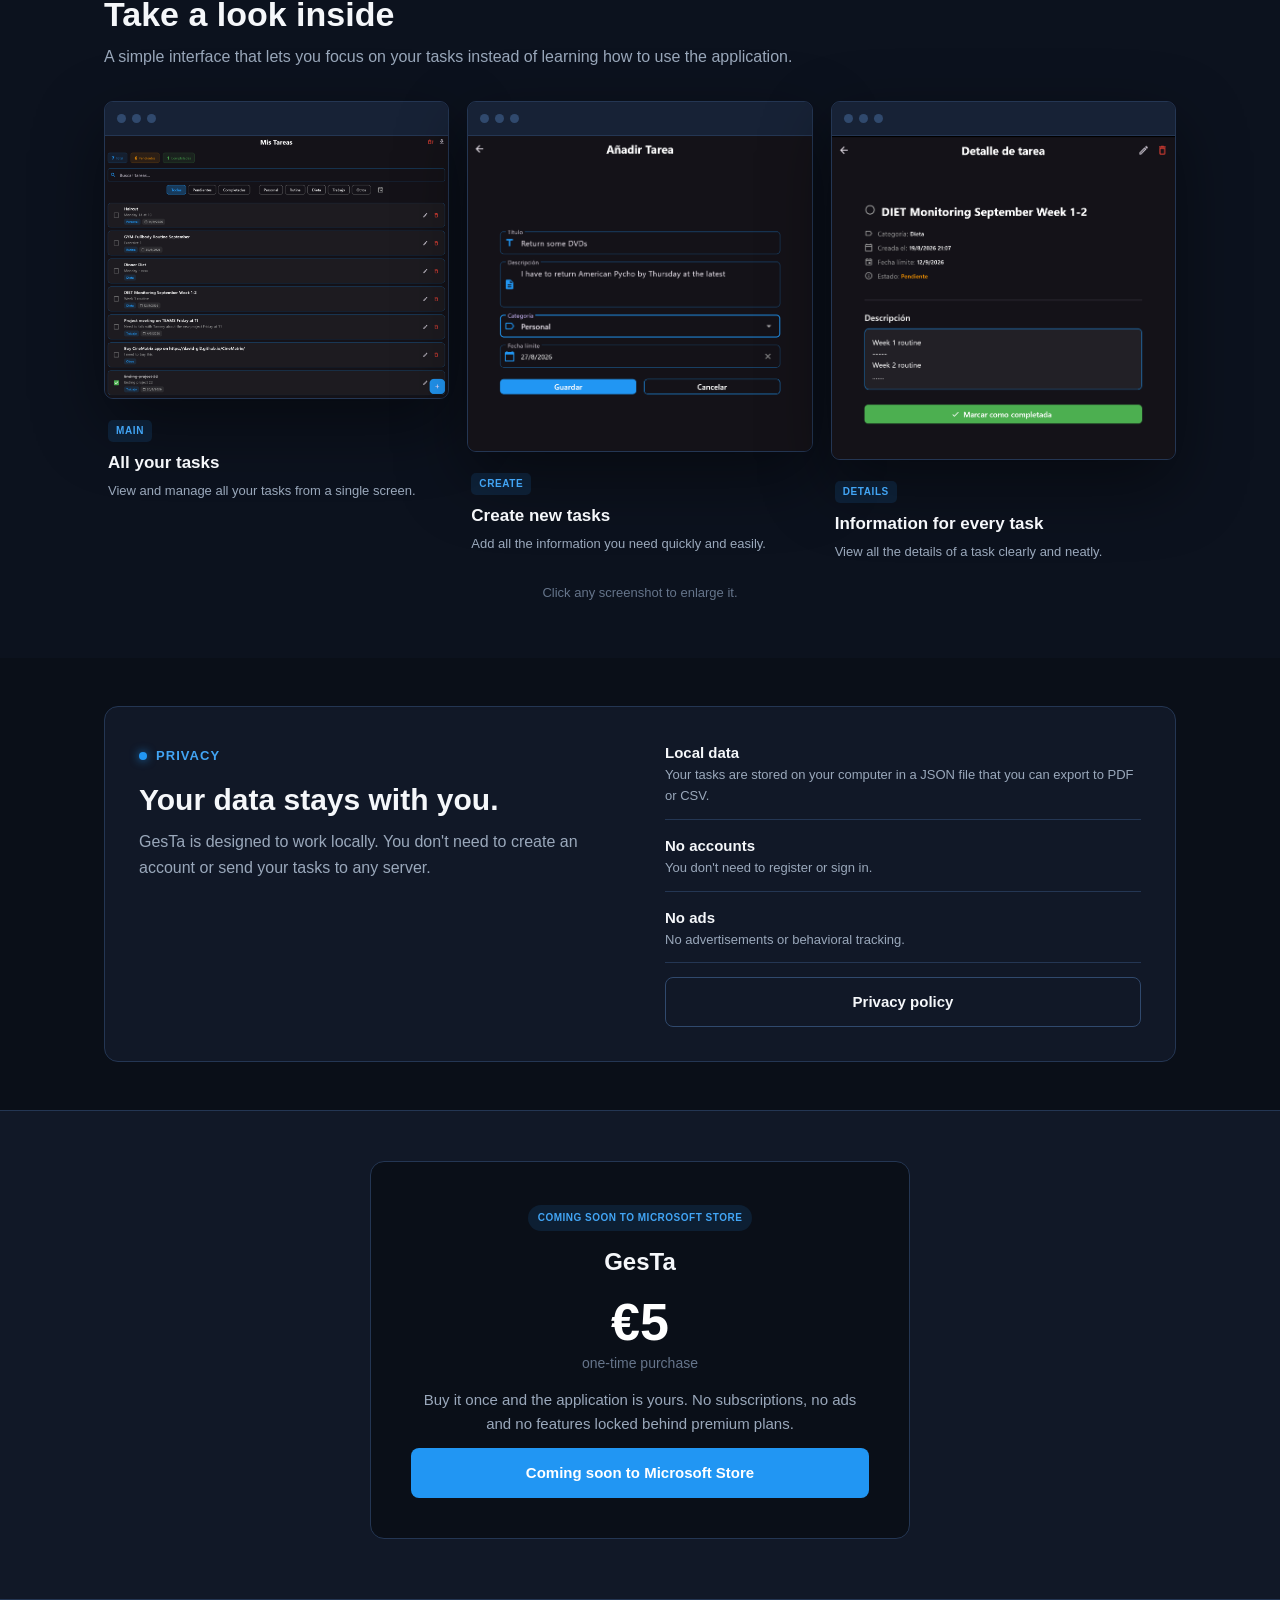
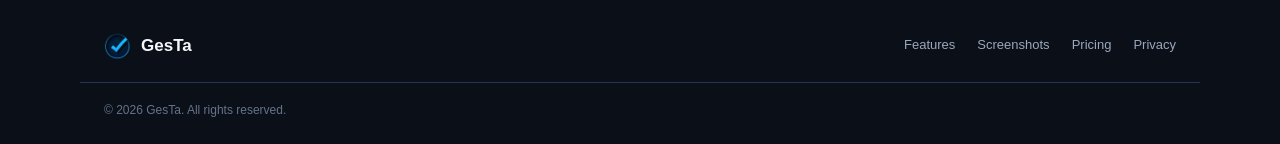
==== commit 6c8cbd83: "Update index.html" ====
--- a/en/index.html
+++ b/en/index.html
@@ -64,6 +64,8 @@
                 GesTa is a simple task manager with a minimalist interface
                 for Windows. Organize your tasks, categories and deadlines
                 from a single application, without accounts, ads or subscriptions.
+                Disponible en inglés - español / Availiable in english - spanish
+                Language auto-detected (ENG-ESP) with English as default if another language is detected.
             </p>
 
             <div class="hero-badges">
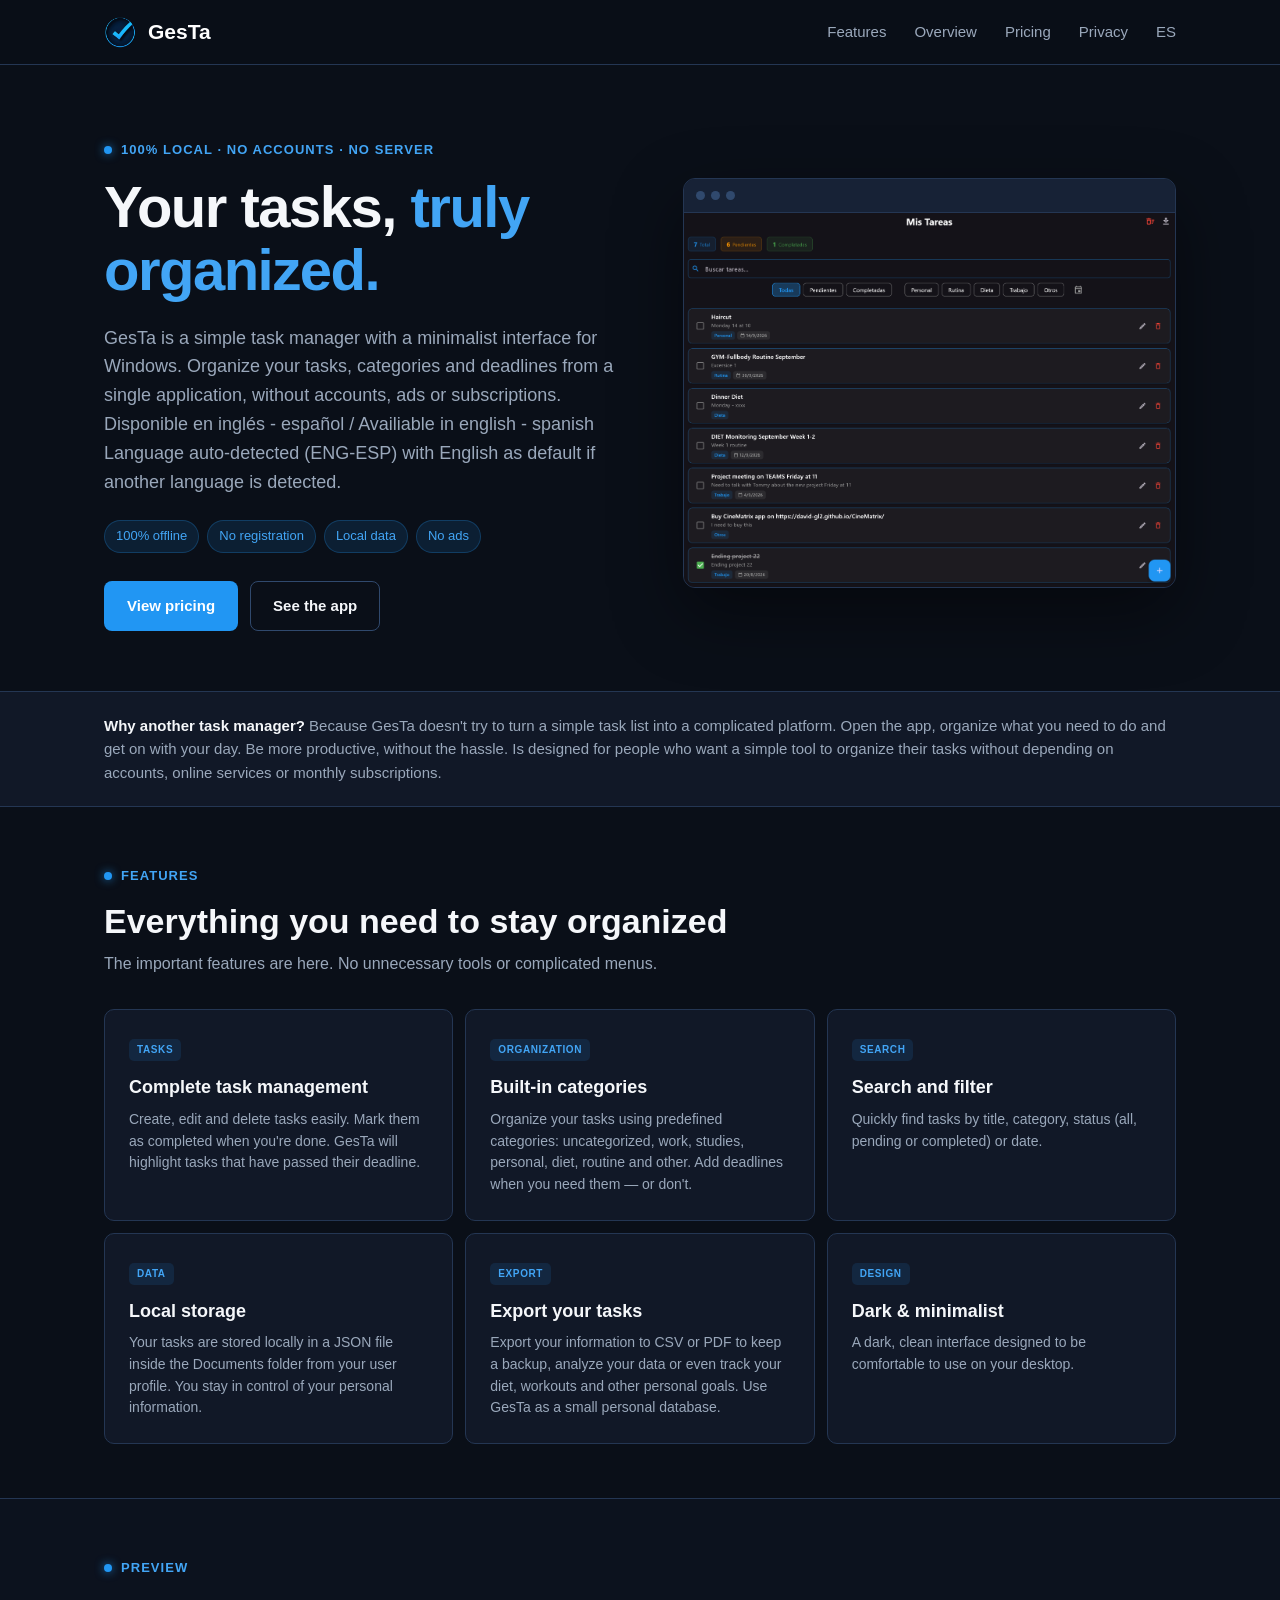
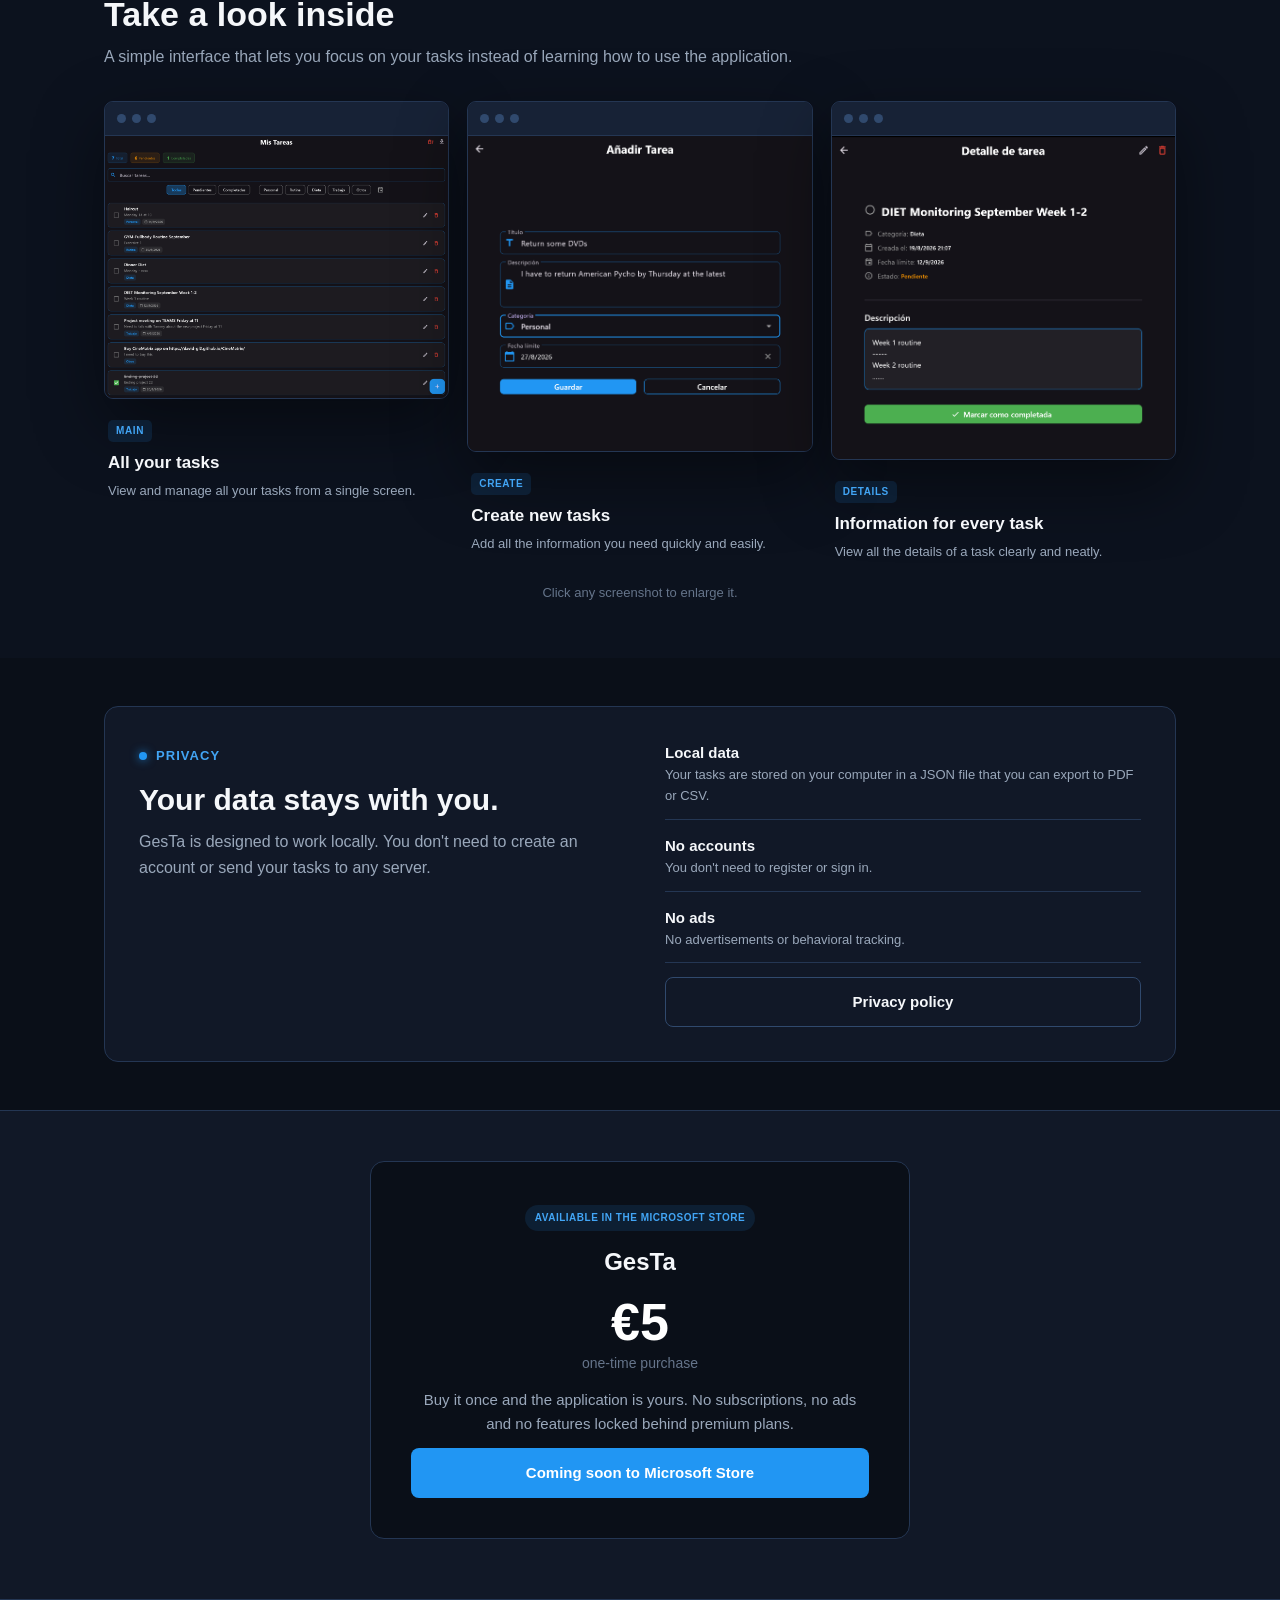
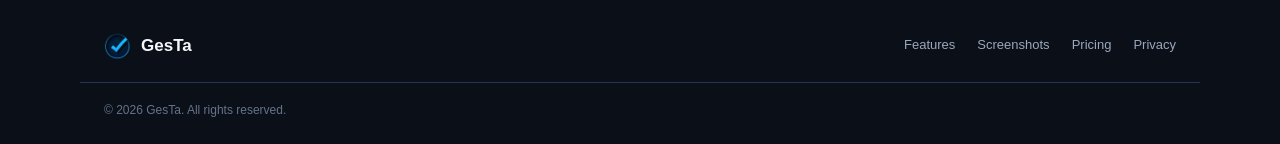
==== commit 3aabf704: "Update index.html" ====
--- a/en/index.html
+++ b/en/index.html
@@ -529,7 +529,7 @@
         <div class="pricing-card">
 
             <span class="pricing-badge">
-                COMING SOON TO MICROSOFT STORE
+                AVAILIABLE IN THE MICROSOFT STORE
             </span>
 
             <h2>
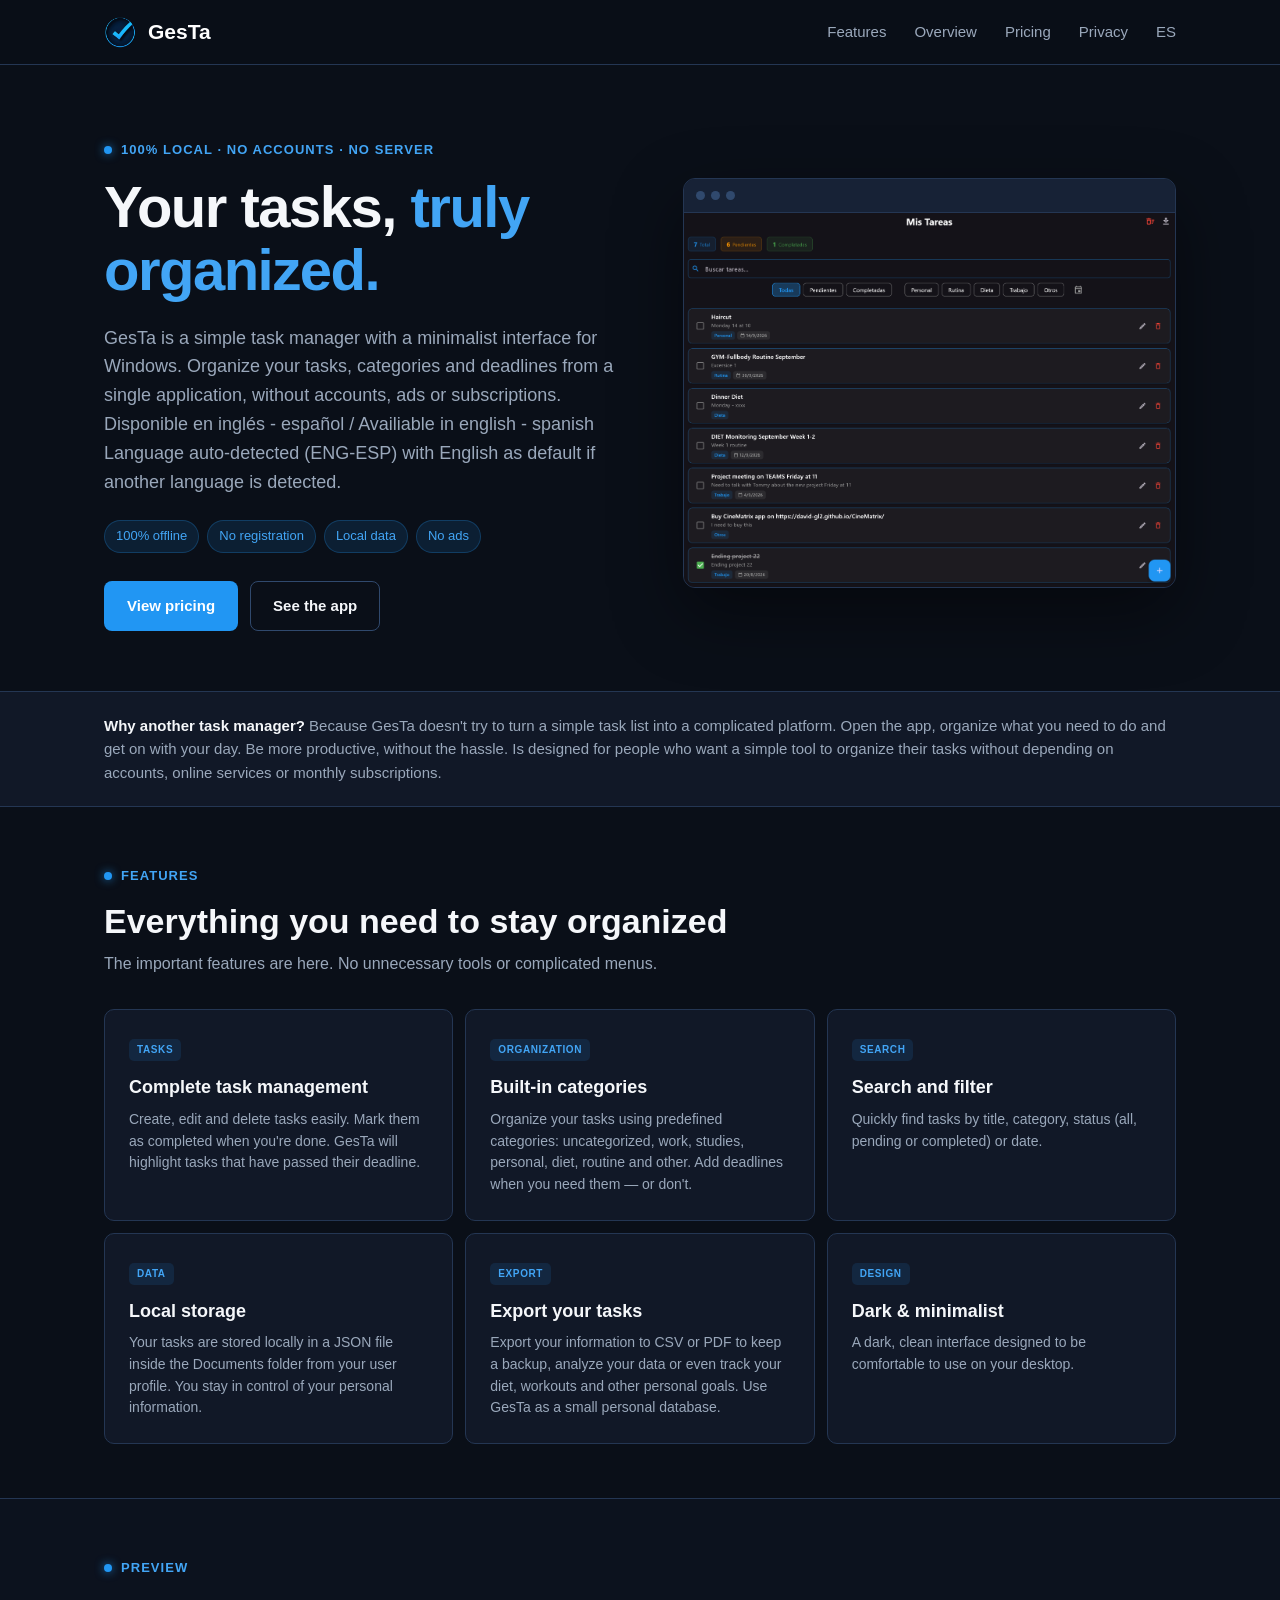
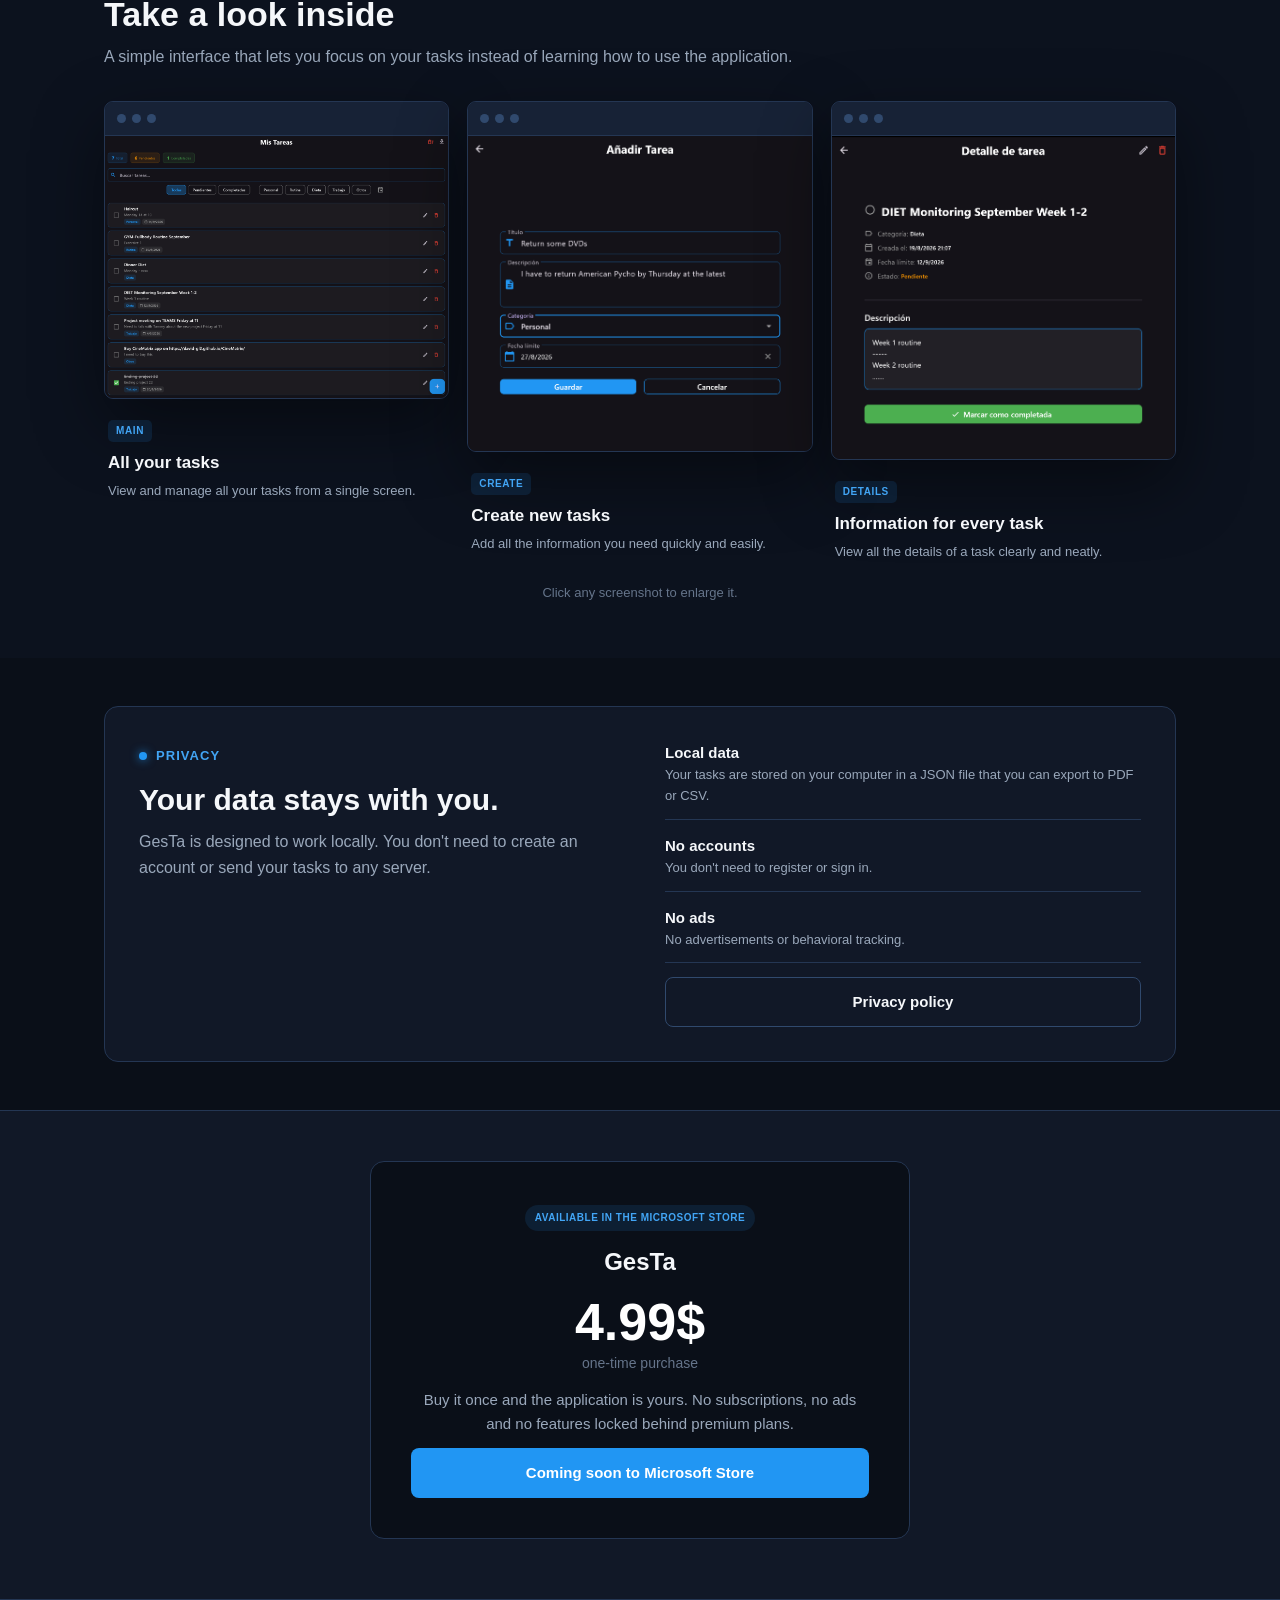
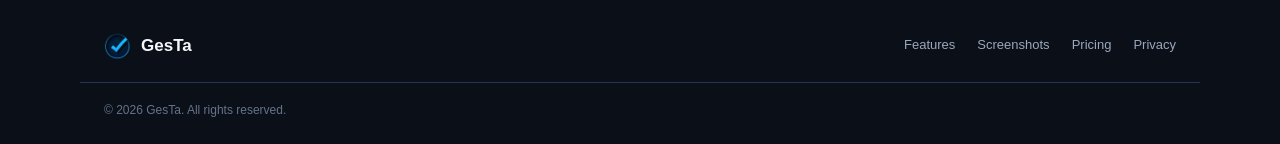
==== commit b04774d8: "Update index.html" ====
--- a/en/index.html
+++ b/en/index.html
@@ -537,7 +537,7 @@
             </h2>
 
             <div class="price">
-                €5
+                4.99$
                 <span>one-time purchase</span>
             </div>
 
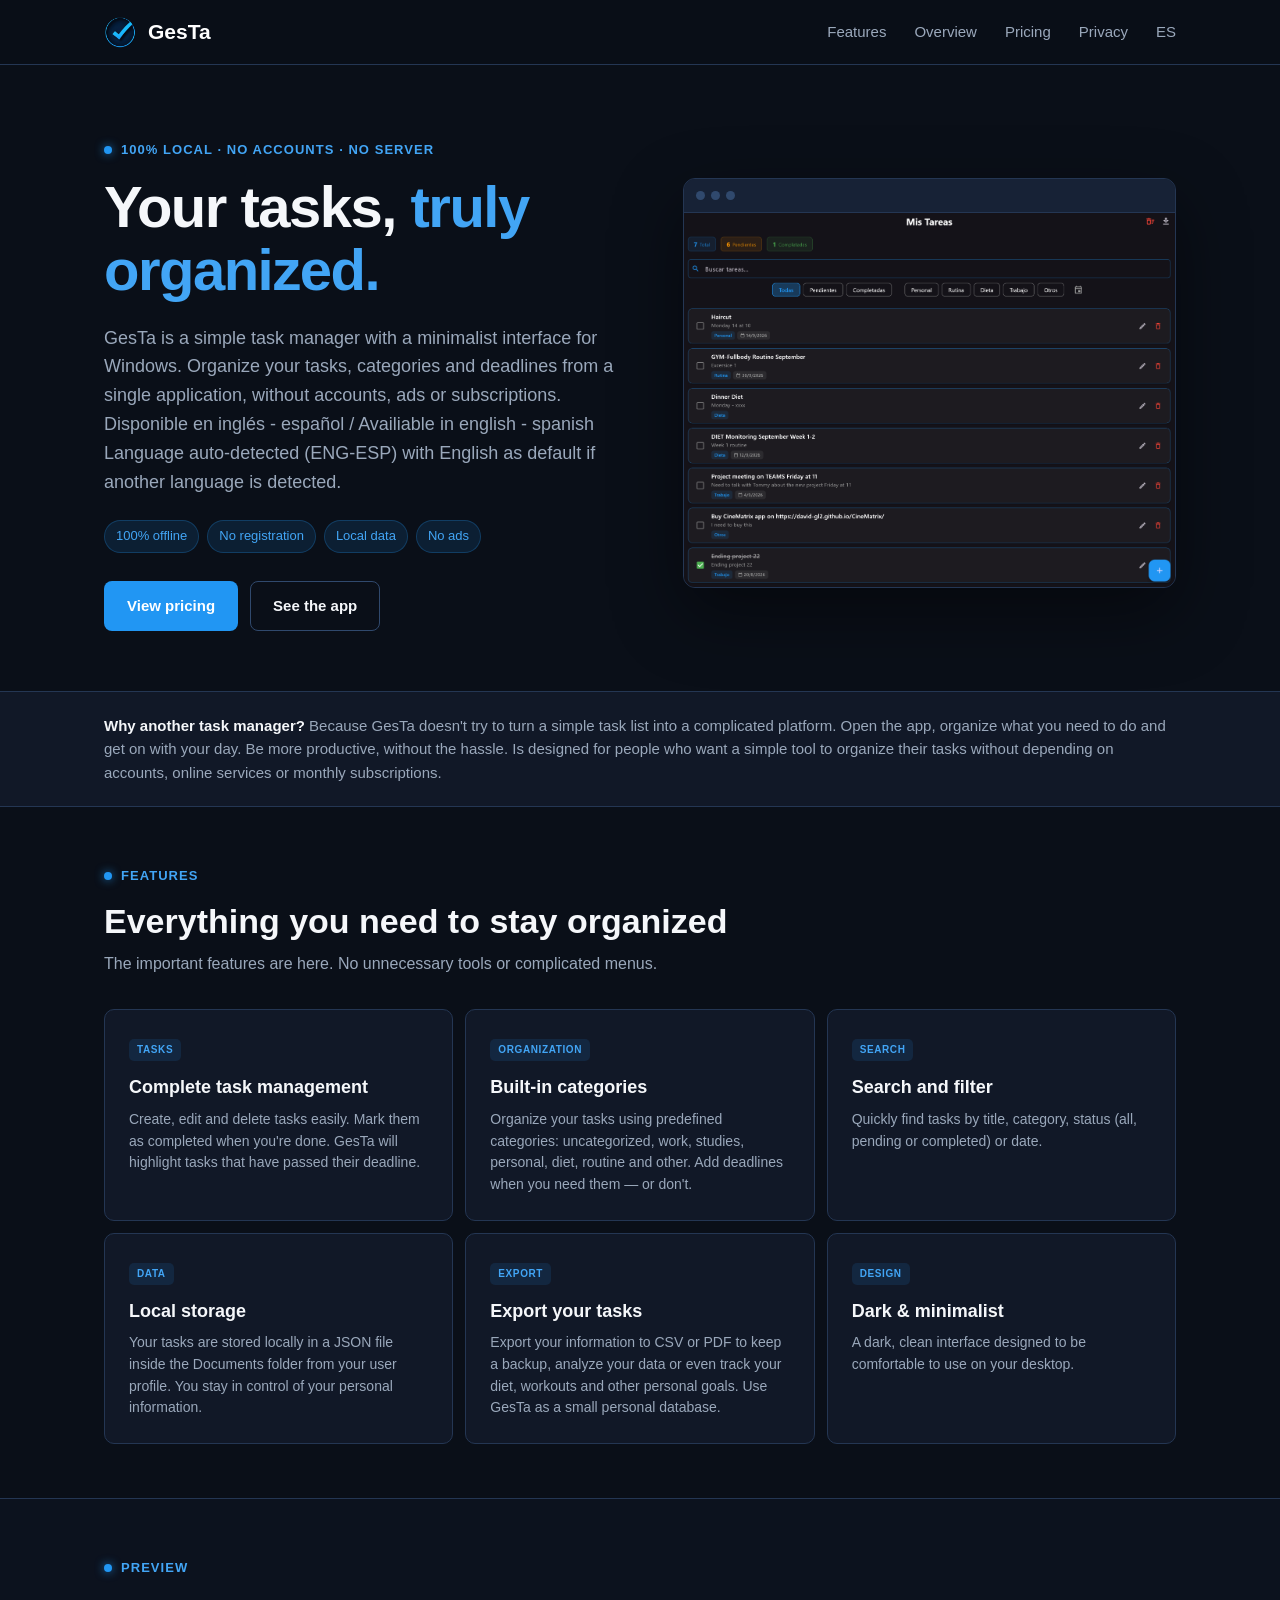
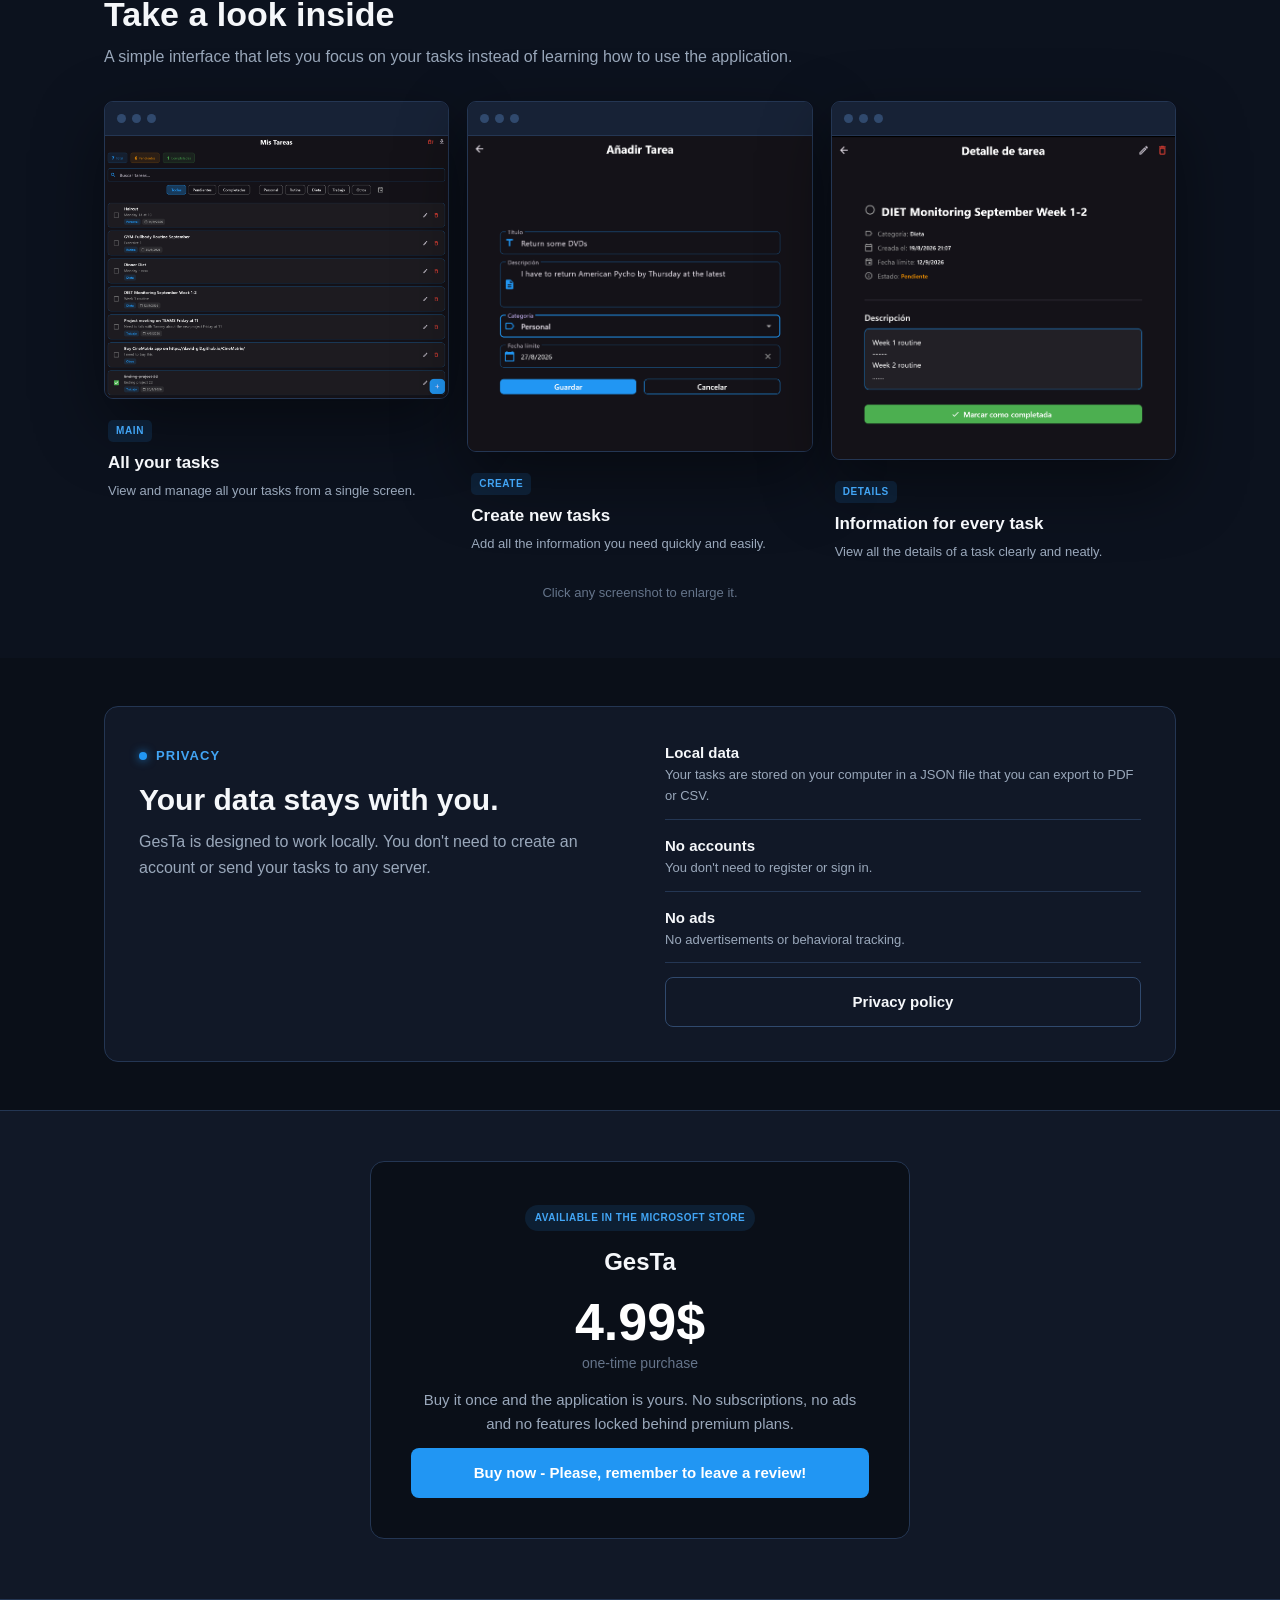
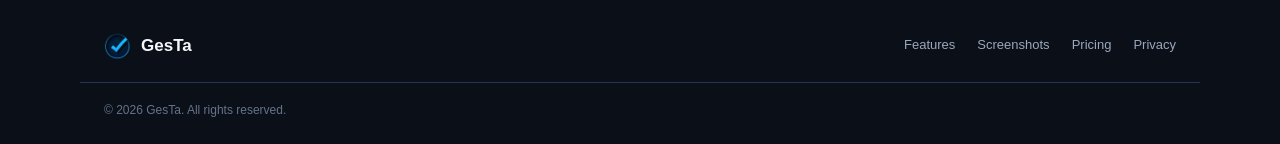
==== commit b6e3acf2: "Update index.html" ====
--- a/en/index.html
+++ b/en/index.html
@@ -3,32 +3,19 @@
 <head>
     <meta charset="UTF-8">
     <meta name="viewport" content="width=device-width, initial-scale=1.0">
-
     <title>GesTa — Your tasks, truly organized</title>
-
-    <meta
-        name="description"
-        content="GesTa is an offline task manager for Windows. Organize your tasks, categories and deadlines without accounts, ads or subscriptions."
-    >
-
+    <meta name="description" content="GesTa is an offline task manager for Windows. Organize your tasks, categories and deadlines without accounts, ads or subscriptions.">
     <link rel="icon" type="image/png" href="../assets/images/logo.png">
     <link rel="stylesheet" href="../assets/css/style.css">
 </head>
-
 <body>
-
-<!-- =========================
-     NAV
-========================= -->
-
+<!-- NAV -->
 <nav class="nav">
     <div class="nav-container">
-
         <a href="#inicio" class="nav-brand">
             <img src="../assets/images/logo.png" alt="GesTa">
             <span>GesTa</span>
         </a>
-
         <ul class="nav-links">
             <li><a href="#caracteristicas">Features</a></li>
             <li><a href="#vistazo">Overview</a></li>
@@ -36,615 +23,214 @@
             <li><a href="privacy.html">Privacy</a></li>
             <li><a href="../">ES</a></li>
         </ul>
-
     </div>
 </nav>
-
-
-<!-- =========================
-     HERO
-========================= -->
-
+<!-- HERO -->
 <header class="hero" id="inicio">
-
     <div class="hero-container">
-
         <div class="hero-content">
-
-            <span class="eyebrow">
-                100% local · no accounts · no server
-            </span>
-
-            <h1>
-                Your tasks,
-                <span>truly organized.</span>
-            </h1>
-
-            <p class="hero-description">
-                GesTa is a simple task manager with a minimalist interface
-                for Windows. Organize your tasks, categories and deadlines
-                from a single application, without accounts, ads or subscriptions.
-                Disponible en inglés - español / Availiable in english - spanish
-                Language auto-detected (ENG-ESP) with English as default if another language is detected.
-            </p>
-
+            <span class="eyebrow">100% local · no accounts · no server</span>
+            <h1>Your tasks, <span>truly organized.</span></h1>
+            <p class="hero-description">GesTa is a simple task manager with a minimalist interface for Windows. Organize your tasks, categories and deadlines from a single application, without accounts, ads or subscriptions. Disponible en inglés - español / Availiable in english - spanish Language auto-detected (ENG-ESP) with English as default if another language is detected.</p>
             <div class="hero-badges">
                 <span>100% offline</span>
                 <span>No registration</span>
                 <span>Local data</span>
                 <span>No ads</span>
             </div>
-
             <div class="hero-actions">
-
-                <a href="#precio" class="btn btn-primary">
-                    View pricing
-                </a>
-
-                <a href="#vistazo" class="btn btn-secondary">
-                    See the app
-                </a>
-
-            </div>
-
-        </div>
-
-
+                <a href="#precio" class="btn btn-primary">View pricing</a>
+                <a href="#vistazo" class="btn btn-secondary">See the app</a>
+            </div>
+        </div>
         <div class="hero-image">
-
             <div class="window-frame">
-
                 <div class="window-bar">
                     <span></span>
                     <span></span>
                     <span></span>
                 </div>
-
-                <button
-                    class="image-button"
-                    type="button"
-                    aria-label="Enlarge GesTa screenshot"
-                    data-image="../assets/images/home.png"
-                >
-                    <img
-                        src="../assets/images/home.png"
-                        alt="GesTa main screen"
-                    >
+                <button class="image-button" type="button" aria-label="Enlarge GesTa screenshot" data-image="../assets/images/home.png">
+                    <img src="../assets/images/home.png" alt="GesTa main screen">
                 </button>
-
-            </div>
-
-        </div>
-
-    </div>
-
+            </div>
+        </div>
+    </div>
 </header>
-
-
-<!-- =========================
-     POSITIONING
-========================= -->
-
+<!-- POSITIONING -->
 <section class="positioning">
-
-    <div class="container">
-
-        <p>
-            <strong>Why another task manager?</strong>
-            Because GesTa doesn't try to turn a simple task list into a
-            complicated platform. Open the app, organize what you need to do
-            and get on with your day. Be more productive, without the hassle.
-            Is designed for people who want a simple tool to
-            organize their tasks without depending on accounts,
-            online services or monthly subscriptions.
-        </p>
-
-    </div>
-
-</section>
-
-
-<!-- =========================
-     FEATURES
-========================= -->
-
+    <div class="container">
+        <p><strong>Why another task manager?</strong> Because GesTa doesn't try to turn a simple task list into a complicated platform. Open the app, organize what you need to do and get on with your day. Be more productive, without the hassle. Is designed for people who want a simple tool to organize their tasks without depending on accounts, online services or monthly subscriptions.</p>
+    </div>
+</section>
+<!-- FEATURES -->
 <section id="caracteristicas" class="section">
-
-    <div class="container">
-
+    <div class="container">
         <div class="section-header">
-
-            <span class="eyebrow">
-                Features
-            </span>
-
-            <h2>
-                Everything you need to stay organized
-            </h2>
-
-            <p>
-                The important features are here. No unnecessary tools
-                or complicated menus.
-            </p>
-
-        </div>
-
-
+            <span class="eyebrow">Features</span>
+            <h2>Everything you need to stay organized</h2>
+            <p>The important features are here. No unnecessary tools or complicated menus.</p>
+        </div>
         <div class="features-grid">
-
-            <article class="feature-card">
-
+            <article class="feature-card">
                 <span class="feature-tag">TASKS</span>
-
-                <h3>
-                    Complete task management
-                </h3>
-
-                <p>
-                    Create, edit and delete tasks easily. Mark them as
-                    completed when you're done. GesTa will highlight tasks
-                    that have passed their deadline.
-                </p>
-
-            </article>
-
-
-            <article class="feature-card">
-
+                <h3>Complete task management</h3>
+                <p>Create, edit and delete tasks easily. Mark them as completed when you're done. GesTa will highlight tasks that have passed their deadline.</p>
+            </article>
+            <article class="feature-card">
                 <span class="feature-tag">ORGANIZATION</span>
-
-                <h3>
-                    Built-in categories
-                </h3>
-
-                <p>
-                    Organize your tasks using predefined categories:
-                    uncategorized, work, studies, personal, diet, routine
-                    and other. Add deadlines when you need them — or don't.
-                </p>
-
-            </article>
-
-
-            <article class="feature-card">
-
+                <h3>Built-in categories</h3>
+                <p>Organize your tasks using predefined categories: uncategorized, work, studies, personal, diet, routine and other. Add deadlines when you need them — or don't.</p>
+            </article>
+            <article class="feature-card">
                 <span class="feature-tag">SEARCH</span>
-
-                <h3>
-                    Search and filter
-                </h3>
-
-                <p>
-                    Quickly find tasks by title, category, status
-                    (all, pending or completed) or date.
-                </p>
-
-            </article>
-
-
-            <article class="feature-card">
-
+                <h3>Search and filter</h3>
+                <p>Quickly find tasks by title, category, status (all, pending or completed) or date.</p>
+            </article>
+            <article class="feature-card">
                 <span class="feature-tag">DATA</span>
-
-                <h3>
-                    Local storage
-                </h3>
-
-                <p>
-                    Your tasks are stored locally in a JSON file inside
-                    the Documents folder from your user profile. You stay in control of your personal
-                    information.
-                </p>
-
-            </article>
-
-
-            <article class="feature-card">
-
+                <h3>Local storage</h3>
+                <p>Your tasks are stored locally in a JSON file inside the Documents folder from your user profile. You stay in control of your personal information.</p>
+            </article>
+            <article class="feature-card">
                 <span class="feature-tag">EXPORT</span>
-
-                <h3>
-                    Export your tasks
-                </h3>
-
-                <p>
-                    Export your information to CSV or PDF to keep a backup,
-                    analyze your data or even track your diet, workouts and
-                    other personal goals. Use GesTa as a small personal database.
-                </p>
-
-            </article>
-
-
-            <article class="feature-card">
-
+                <h3>Export your tasks</h3>
+                <p>Export your information to CSV or PDF to keep a backup, analyze your data or even track your diet, workouts and other personal goals. Use GesTa as a small personal database.</p>
+            </article>
+            <article class="feature-card">
                 <span class="feature-tag">DESIGN</span>
-
-                <h3>
-                    Dark &amp; minimalist
-                </h3>
-
-                <p>
-                    A dark, clean interface designed to be comfortable
-                    to use on your desktop.
-                </p>
-
-            </article>
-
-        </div>
-
-    </div>
-
-</section>
-
-
-<!-- =========================
-     PREVIEW
-========================= -->
-
+                <h3>Dark &amp; minimalist</h3>
+                <p>A dark, clean interface designed to be comfortable to use on your desktop.</p>
+            </article>
+        </div>
+    </div>
+</section>
+<!-- PREVIEW -->
 <section id="vistazo" class="section showcase">
-
-    <div class="container">
-
+    <div class="container">
         <div class="section-header">
-
-            <span class="eyebrow">
-                Preview
-            </span>
-
-            <h2>
-                Take a look inside
-            </h2>
-
-            <p>
-                A simple interface that lets you focus on your tasks
-                instead of learning how to use the application.
-            </p>
-
-        </div>
-
-
+            <span class="eyebrow">Preview</span>
+            <h2>Take a look inside</h2>
+            <p>A simple interface that lets you focus on your tasks instead of learning how to use the application.</p>
+        </div>
         <div class="screenshots-grid">
-
-            <!-- SCREENSHOT 1 -->
-
             <article class="screenshot-card">
-
                 <div class="window-frame">
-
                     <div class="window-bar">
                         <span></span>
                         <span></span>
                         <span></span>
                     </div>
-
-                    <button
-                        class="image-button"
-                        type="button"
-                        aria-label="Enlarge main screen"
-                        data-image="../assets/images/home.png"
-                    >
-                        <img
-                            src="../assets/images/home.png"
-                            alt="GesTa main screen"
-                        >
+                    <button class="image-button" type="button" aria-label="Enlarge main screen" data-image="../assets/images/home.png">
+                        <img src="../assets/images/home.png" alt="GesTa main screen">
                     </button>
-
-                </div>
-
+                </div>
                 <div class="screenshot-info">
-
-                    <span class="feature-tag">
-                        MAIN
-                    </span>
-
-                    <h3>
-                        All your tasks
-                    </h3>
-
-                    <p>
-                        View and manage all your tasks from a single screen.
-                    </p>
-
-                </div>
-
-            </article>
-
-
-            <!-- SCREENSHOT 2 -->
-
+                    <span class="feature-tag">MAIN</span>
+                    <h3>All your tasks</h3>
+                    <p>View and manage all your tasks from a single screen.</p>
+                </div>
+            </article>
             <article class="screenshot-card">
-
                 <div class="window-frame">
-
                     <div class="window-bar">
                         <span></span>
                         <span></span>
                         <span></span>
                     </div>
-
-                    <button
-                        class="image-button"
-                        type="button"
-                        aria-label="Enlarge task form"
-                        data-image="../assets/images/form.png"
-                    >
-                        <img
-                            src="../assets/images/form.png"
-                            alt="Form for creating a task"
-                        >
+                    <button class="image-button" type="button" aria-label="Enlarge task form" data-image="../assets/images/form.png">
+                        <img src="../assets/images/form.png" alt="Form for creating a task">
                     </button>
-
-                </div>
-
+                </div>
                 <div class="screenshot-info">
-
-                    <span class="feature-tag">
-                        CREATE
-                    </span>
-
-                    <h3>
-                        Create new tasks
-                    </h3>
-
-                    <p>
-                        Add all the information you need quickly and easily.
-                    </p>
-
-                </div>
-
-            </article>
-
-
-            <!-- SCREENSHOT 3 -->
-
+                    <span class="feature-tag">CREATE</span>
+                    <h3>Create new tasks</h3>
+                    <p>Add all the information you need quickly and easily.</p>
+                </div>
+            </article>
             <article class="screenshot-card">
-
                 <div class="window-frame">
-
                     <div class="window-bar">
                         <span></span>
                         <span></span>
                         <span></span>
                     </div>
-
-                    <button
-                        class="image-button"
-                        type="button"
-                        aria-label="Enlarge task details"
-                        data-image="../assets/images/detail.png"
-                    >
-                        <img
-                            src="../assets/images/detail.png"
-                            alt="Task details in GesTa"
-                        >
+                    <button class="image-button" type="button" aria-label="Enlarge task details" data-image="../assets/images/detail.png">
+                        <img src="../assets/images/detail.png" alt="Task details in GesTa">
                     </button>
-
-                </div>
-
+                </div>
                 <div class="screenshot-info">
-
-                    <span class="feature-tag">
-                        DETAILS
-                    </span>
-
-                    <h3>
-                        Information for every task
-                    </h3>
-
-                    <p>
-                        View all the details of a task clearly and neatly.
-                    </p>
-
-                </div>
-
-            </article>
-
-        </div>
-
-
-        <p class="zoom-hint">
-            Click any screenshot to enlarge it.
-        </p>
-
-    </div>
-
-</section>
-
-
-<!-- =========================
-     PRIVACY
-========================= -->
-
+                    <span class="feature-tag">DETAILS</span>
+                    <h3>Information for every task</h3>
+                    <p>View all the details of a task clearly and neatly.</p>
+                </div>
+            </article>
+        </div>
+        <p class="zoom-hint">Click any screenshot to enlarge it.</p>
+    </div>
+</section>
+<!-- PRIVACY -->
 <section class="privacy section">
-
-    <div class="container">
-
+    <div class="container">
         <div class="privacy-box">
-
             <div>
-
-                <span class="eyebrow">
-                    Privacy
-                </span>
-
-                <h2>
-                    Your data stays with you.
-                </h2>
-
-                <p>
-                    GesTa is designed to work locally.
-                    You don't need to create an account or send your tasks
-                    to any server.
-                </p>
-
-            </div>
-
-
+                <span class="eyebrow">Privacy</span>
+                <h2>Your data stays with you.</h2>
+                <p>GesTa is designed to work locally. You don't need to create an account or send your tasks to any server.</p>
+            </div>
             <div class="privacy-details">
-
                 <div>
                     <strong>Local data</strong>
-                    <span>
-                        Your tasks are stored on your computer in a JSON file
-                        that you can export to PDF or CSV.
-                    </span>
-                </div>
-
+                    <span>Your tasks are stored on your computer in a JSON file that you can export to PDF or CSV.</span>
+                </div>
                 <div>
                     <strong>No accounts</strong>
-                    <span>
-                        You don't need to register or sign in.
-                    </span>
-                </div>
-
+                    <span>You don't need to register or sign in.</span>
+                </div>
                 <div>
                     <strong>No ads</strong>
-                    <span>
-                        No advertisements or behavioral tracking.
-                    </span>
-                </div>
-
-                <a href="../privacidad/" class="btn btn-secondary">
-                    Privacy policy
-                </a>
-
-            </div>
-
-        </div>
-
-    </div>
-
-</section>
-
-
-<!-- =========================
-     PRICING
-========================= -->
-
+                    <span>No advertisements or behavioral tracking.</span>
+                </div>
+                <a href="../privacidad/" class="btn btn-secondary">Privacy policy</a>
+            </div>
+        </div>
+    </div>
+</section>
+<!-- PRICING -->
 <section id="precio" class="pricing section">
-
-    <div class="container">
-
+    <div class="container">
         <div class="pricing-card">
-
-            <span class="pricing-badge">
-                AVAILIABLE IN THE MICROSOFT STORE
-            </span>
-
-            <h2>
-                GesTa
-            </h2>
-
-            <div class="price">
-                4.99$
-                <span>one-time purchase</span>
-            </div>
-
-            <p class="pricing-description">
-                Buy it once and the application is yours.
-                No subscriptions, no ads and no features locked behind
-                premium plans.
-            </p>
-
-            <a href="#" class="btn btn-primary pricing-button">
-                Coming soon to Microsoft Store
-            </a>
-
-        </div>
-
-    </div>
-
-</section>
-
-
-<!-- =========================
-     FOOTER
-========================= -->
-
+            <span class="pricing-badge">AVAILIABLE IN THE MICROSOFT STORE</span>
+            <h2>GesTa</h2>
+            <div class="price">4.99$<span>one-time purchase</span></div>
+            <p class="pricing-description">Buy it once and the application is yours. No subscriptions, no ads and no features locked behind premium plans.</p>
+            <a href="https://apps.microsoft.com/detail/9ns4xmsbm05k?hl=en-US&gl=US" class="btn btn-primary pricing-button">Buy now - Please, remember to leave a review!</a>
+        </div>
+    </div>
+</section>
+<!-- FOOTER -->
 <footer>
-
     <div class="container footer-container">
-
         <div class="footer-brand">
-
-            <img
-                src="../assets/images/logo.png"
-                alt="GesTa"
-            >
-
-            <strong>
-                GesTa
-            </strong>
-
-        </div>
-
-
+            <img src="../assets/images/logo.png" alt="GesTa">
+            <strong>GesTa</strong>
+        </div>
         <div class="footer-links">
-
-            <a href="#caracteristicas">
-                Features
-            </a>
-
-            <a href="#vistazo">
-                Screenshots
-            </a>
-
-            <a href="#precio">
-                Pricing
-            </a>
-
-            <a href="../privacidad/">
-                Privacy
-            </a>
-
-        </div>
-
-    </div>
-
-
-    <div class="footer-bottom">
-
-        © 2026 GesTa. All rights reserved.
-
-    </div>
-
+            <a href="#caracteristicas">Features</a>
+            <a href="#vistazo">Screenshots</a>
+            <a href="#precio">Pricing</a>
+            <a href="../privacidad/">Privacy</a>
+        </div>
+    </div>
+    <div class="footer-bottom">© 2026 GesTa. All rights reserved.</div>
 </footer>
-
-
-<!-- =========================
-     IMAGE ZOOM MODAL
-========================= -->
-
-<div
-    id="image-modal"
-    class="image-modal"
-    aria-hidden="true"
->
-
-    <button
-        id="modal-close"
-        class="modal-close"
-        type="button"
-        aria-label="Close image"
-    >
-        ×
-    </button>
-
+<!-- IMAGE ZOOM MODAL -->
+<div id="image-modal" class="image-modal" aria-hidden="true">
+    <button id="modal-close" class="modal-close" type="button" aria-label="Close image">×</button>
     <div class="modal-content">
-
-        <img
-            id="modal-image"
-            src=""
-            alt="Enlarged GesTa screenshot"
-        >
-
-    </div>
-
+        <img id="modal-image" src="" alt="Enlarged GesTa screenshot">
+    </div>
 </div>
-
-
 <script src="../assets/js/script.js"></script>
-
 </body>
 </html>
